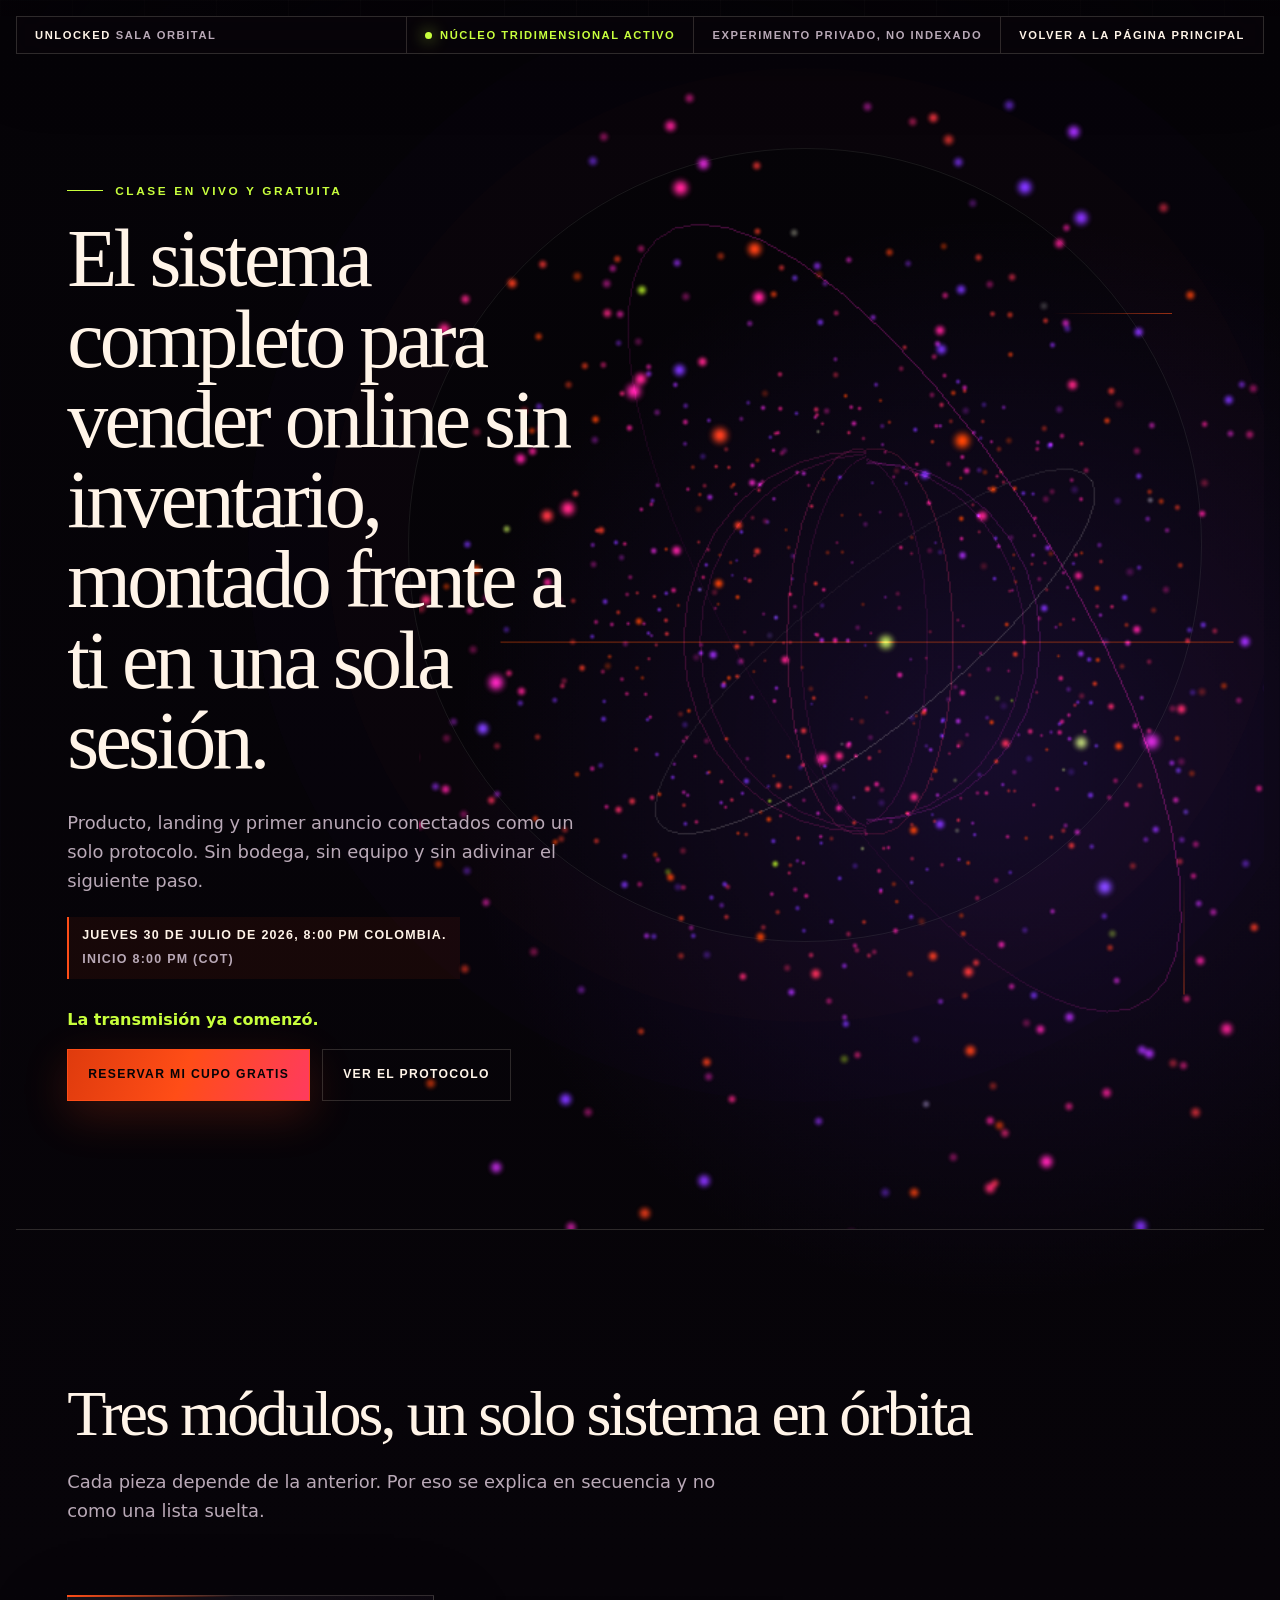
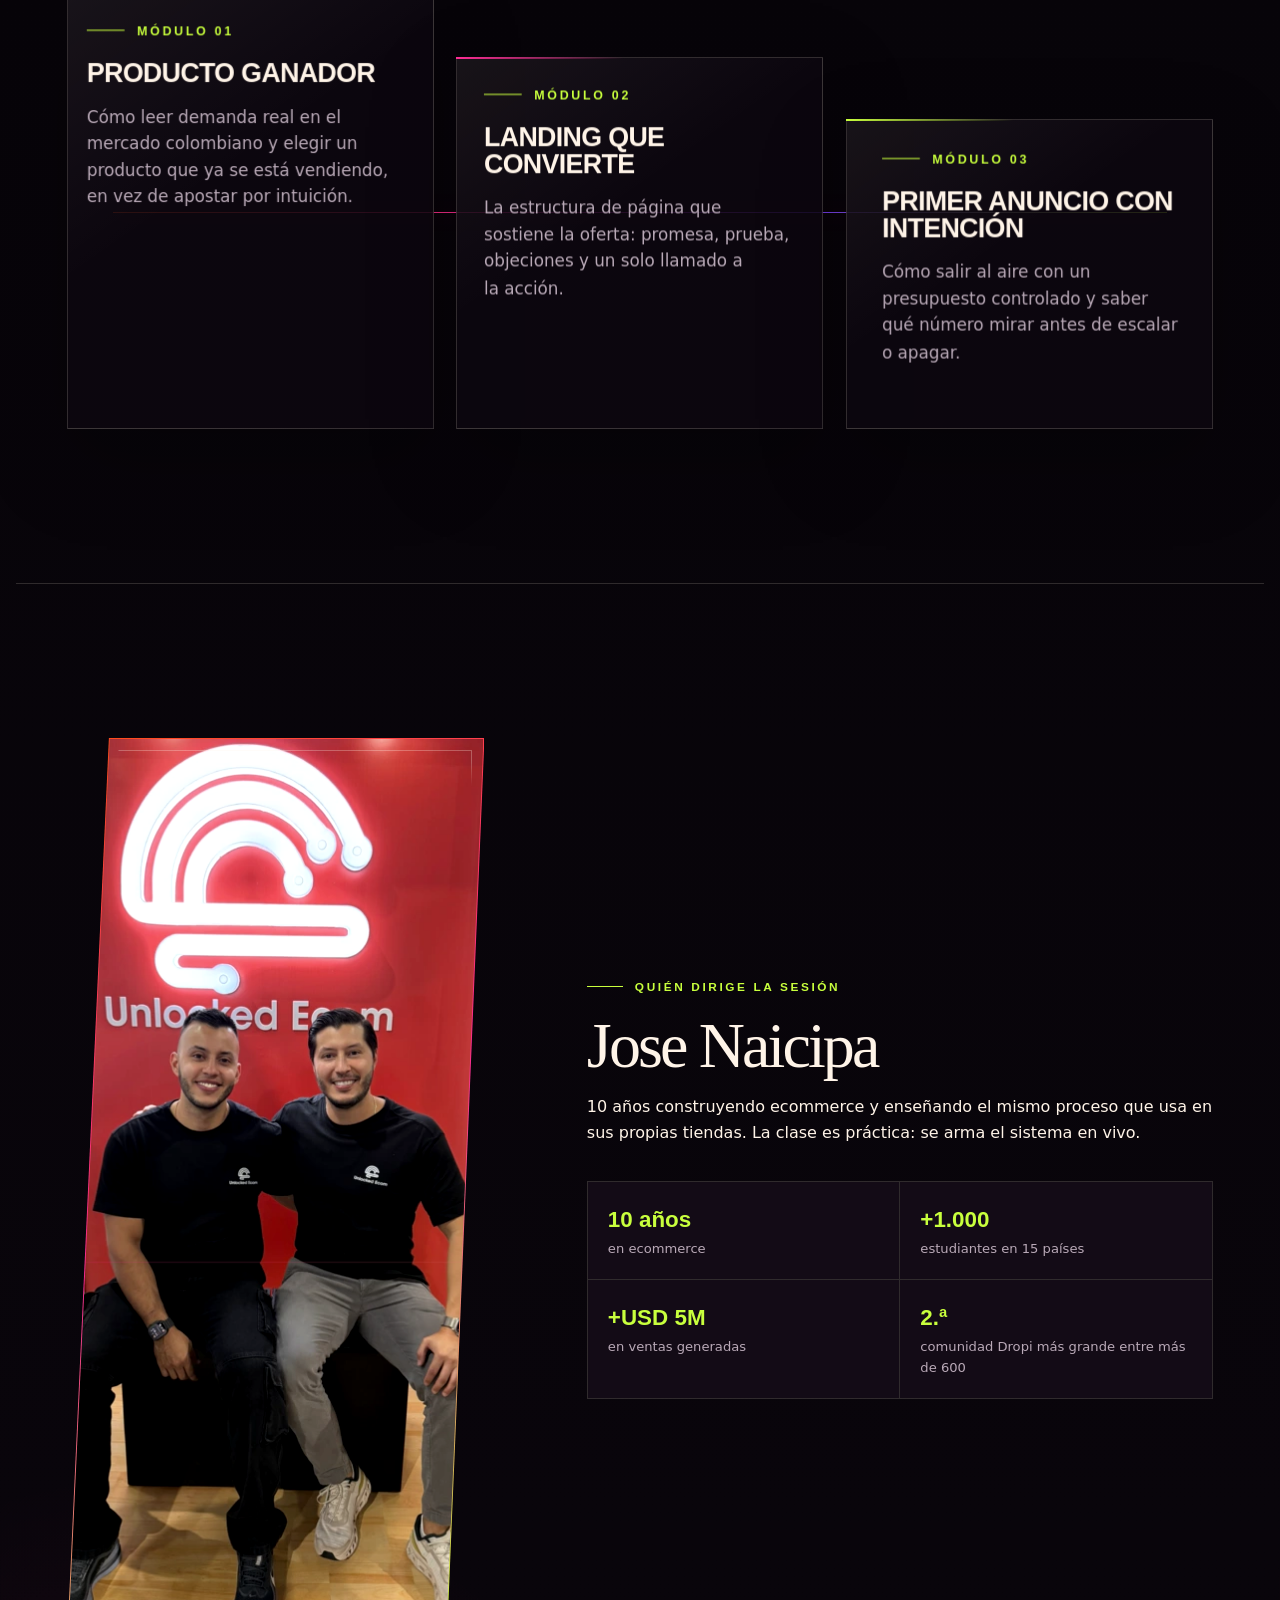
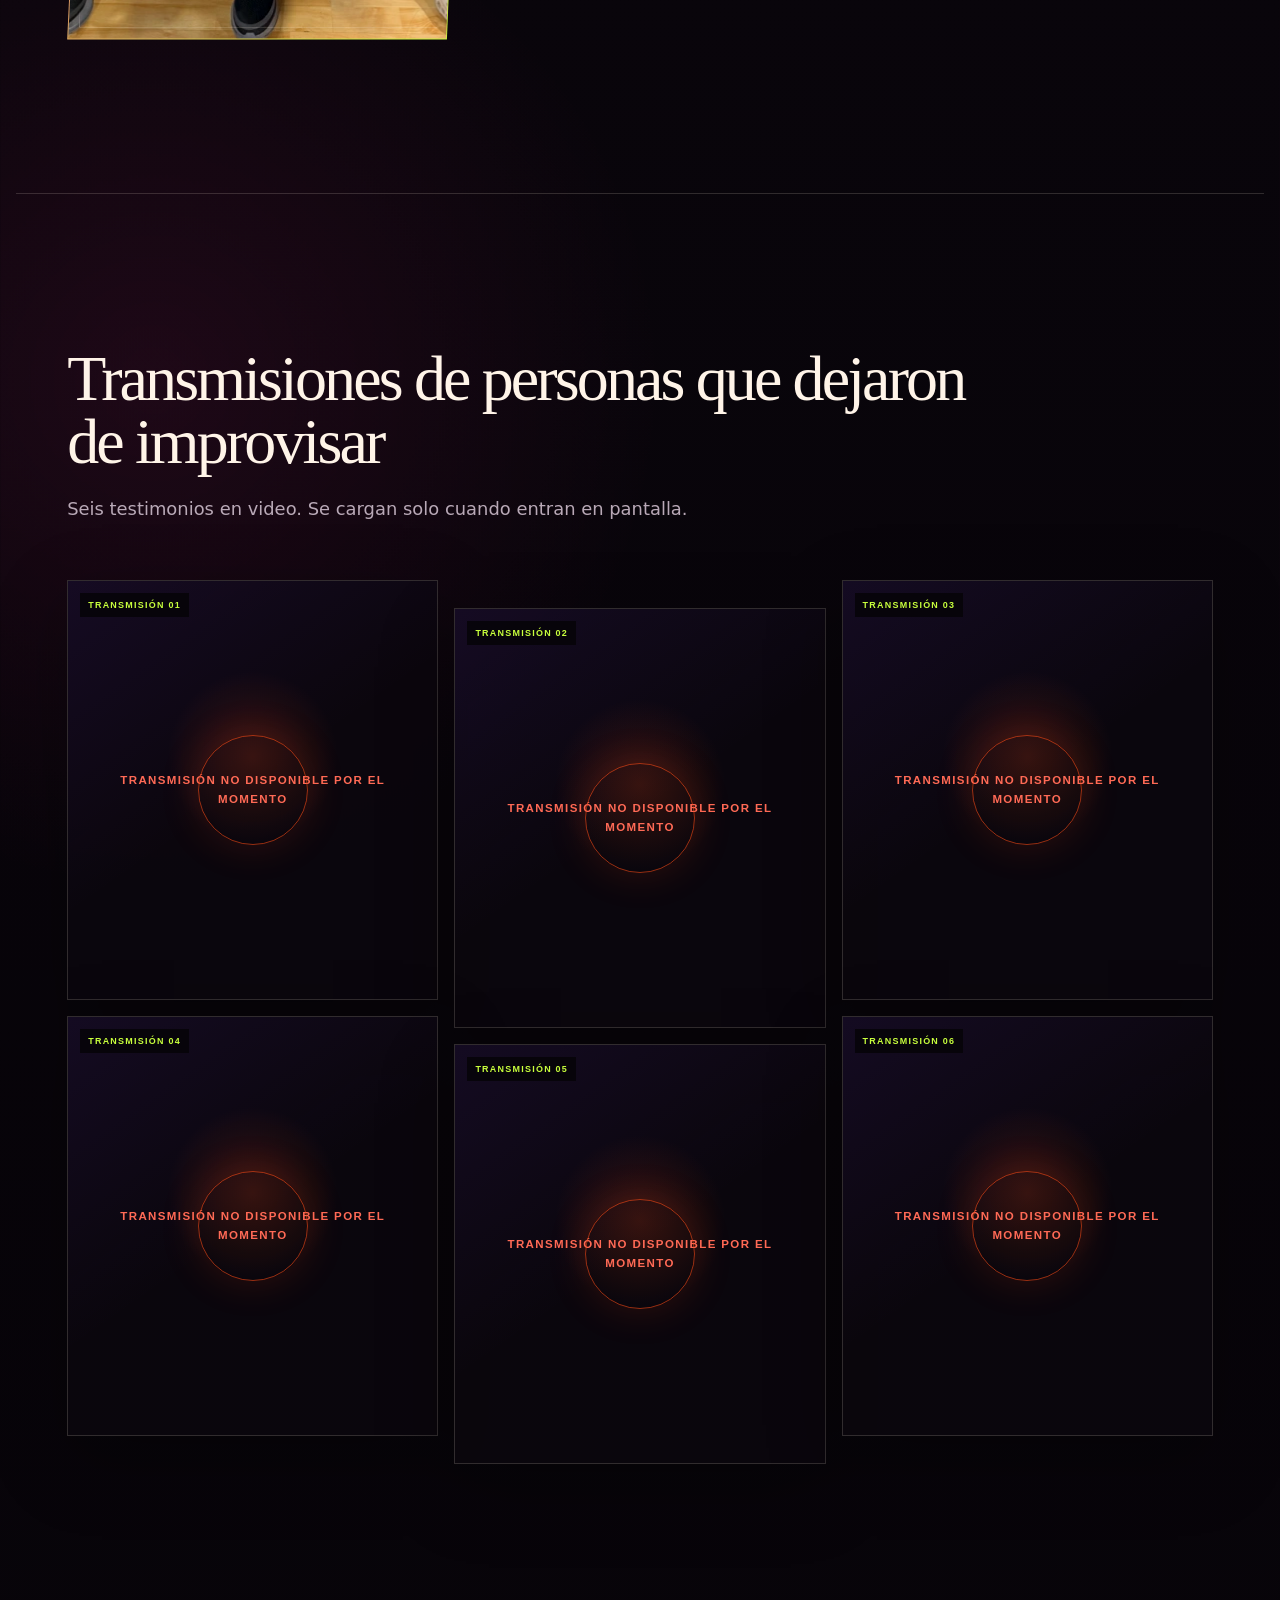
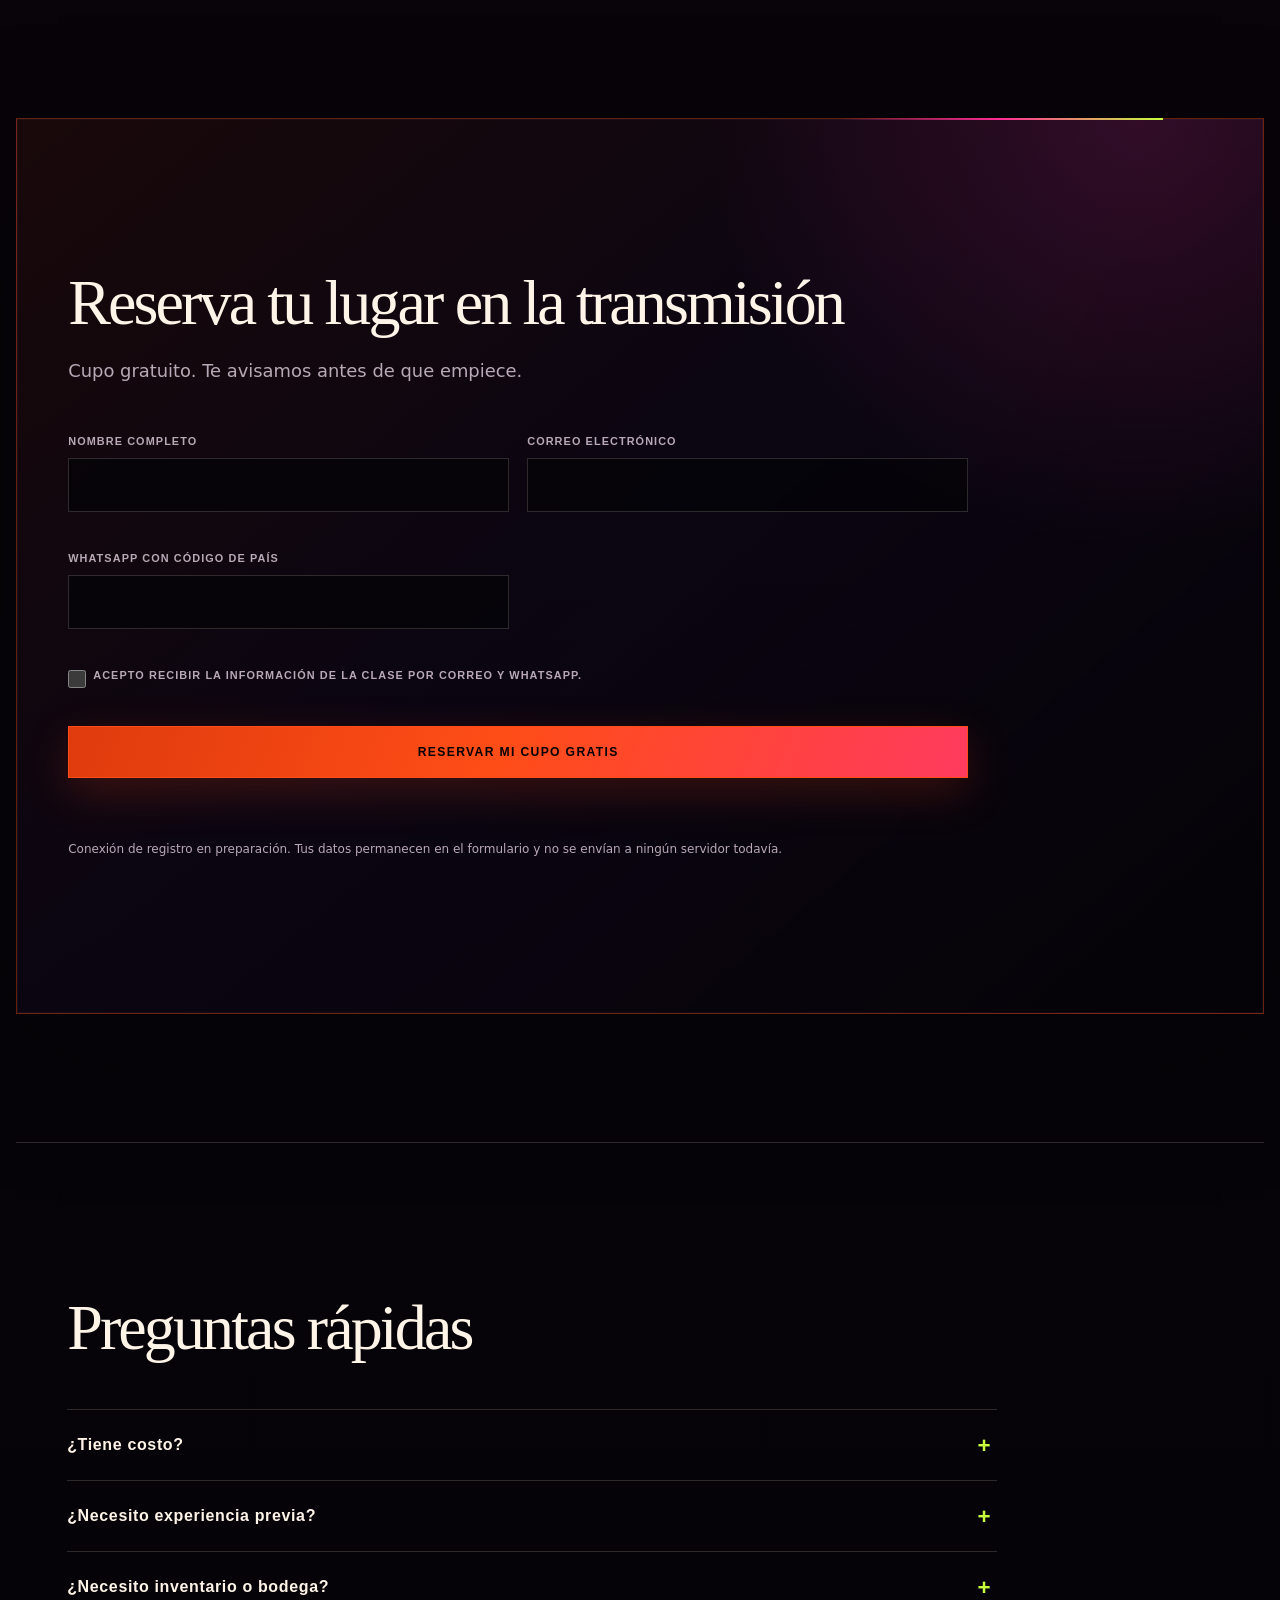
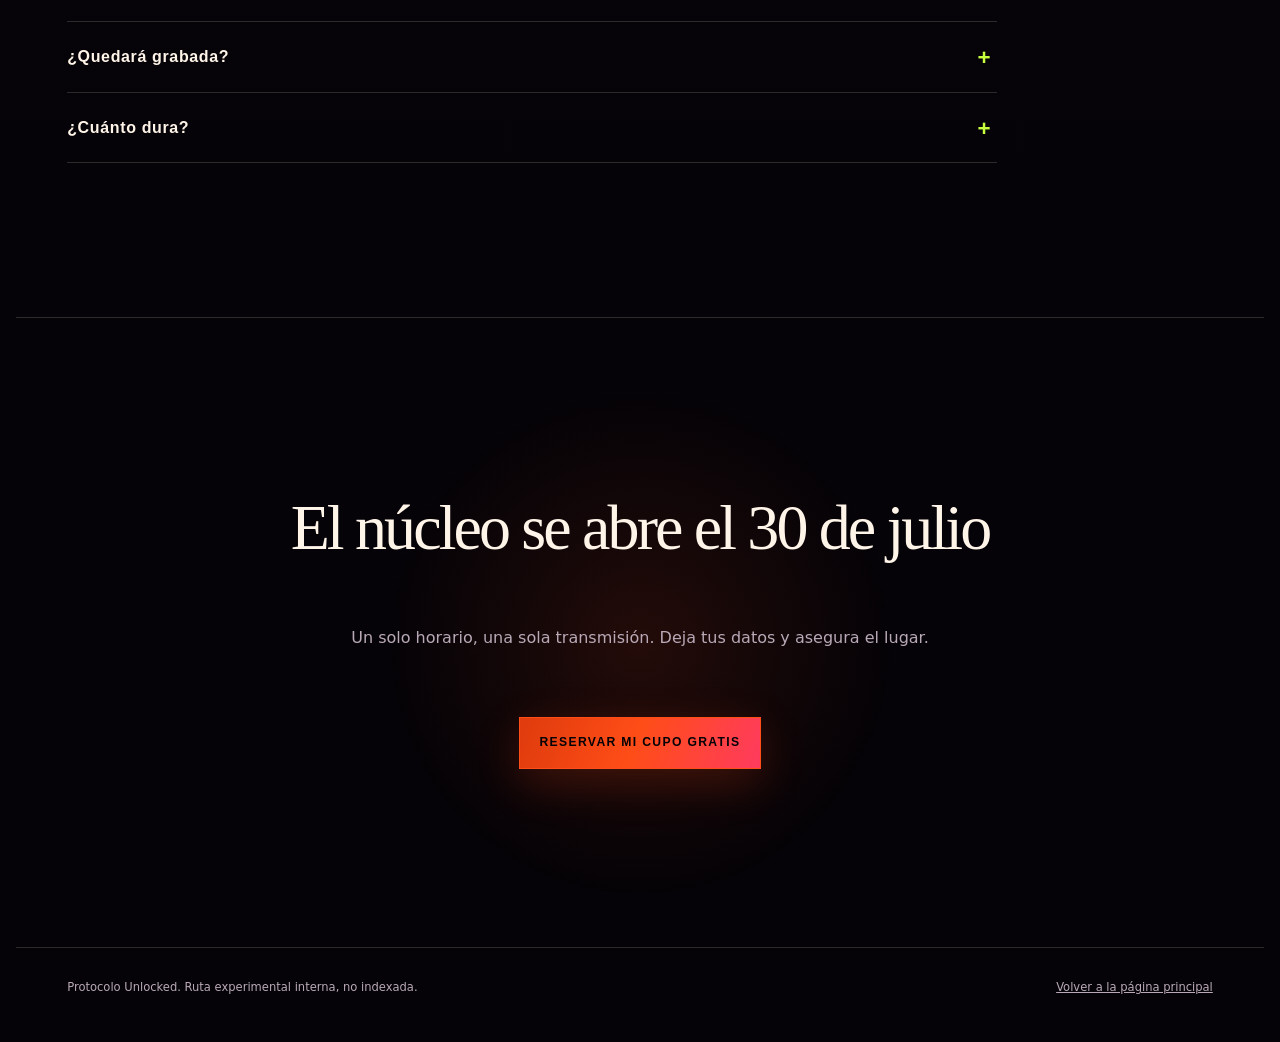
==== 3d/index.html @ 463512a3 "deploy: publish /3d from source 4a089a6" ====
<!doctype html>
<html lang="es" data-boot="pending" data-scene-mode="init">
<head>
<meta charset="utf-8">
<meta name="viewport" content="width=device-width, initial-scale=1, viewport-fit=cover">
<meta name="robots" content="noindex,nofollow">
<meta name="googlebot" content="noindex,nofollow">
<title>Protocolo Unlocked | Sala orbital (experimento 3D)</title>
<meta name="description" content="Experimento visual 3D del Protocolo Unlocked. Ruta privada, no indexada.">
<link rel="stylesheet" href="./styles.css">
<script type="module" src="./main.js"></script>
</head>
<body>
<a class="skip-link" href="#contenido">Saltar al contenido</a>

<header class="hud" role="banner">
  <p class="hud__mark"><span class="hud__lock">UNLOCKED</span> <span class="hud__tag">sala orbital</span></p>
  <p class="hud__status" data-scene-status role="status">Núcleo en espera</p>
  <p class="hud__note">Experimento privado, no indexado</p>
  <a class="hud__back" href="../index.html">Volver a la página principal</a>
</header>

<main id="contenido">

  <section id="nucleo" class="stage" aria-labelledby="nucleo-titulo">
    <div class="stage__canvas">
      <canvas data-scene-canvas aria-hidden="true"></canvas>
      <div class="stage__fallback" data-scene-fallback aria-hidden="true" hidden>
        <span class="ring ring--a"></span><span class="ring ring--b"></span><span class="ring ring--c"></span>
        <span class="core"></span>
      </div>
    </div>
    <div class="stage__copy">
      <p class="eyebrow">Clase en vivo y gratuita</p>
      <h1 id="nucleo-titulo">El sistema completo para vender online sin inventario, montado frente a ti en una sola sesión.</h1>
      <p class="lede">Producto, landing y primer anuncio conectados como un solo protocolo. Sin bodega, sin equipo y sin adivinar el siguiente paso.</p>
      <p class="slot">Jueves 30 de julio de 2026, 8:00 PM Colombia.
        <time datetime="2026-07-31T01:00:00Z">Inicio 8:00 PM (COT)</time>
      </p>
      <div class="clock" id="cuenta-3d" data-countdown>
        <span class="clock__cell"><b data-unit="days">00</b><i>días</i></span>
        <span class="clock__cell"><b data-unit="hours">00</b><i>horas</i></span>
        <span class="clock__cell"><b data-unit="minutes">00</b><i>minutos</i></span>
        <span class="clock__cell"><b data-unit="seconds">00</b><i>segundos</i></span>
      </div>
      <p class="clock__expired" data-countdown-expired role="status" aria-live="polite" aria-atomic="true" hidden>La transmisión ya comenzó.</p>
      <p class="cta-row"><a class="btn btn--primary" href="#acceso">Reservar mi cupo gratis</a>
      <a class="btn btn--ghost" href="#protocolo">Ver el protocolo</a></p>
    </div>
  </section>

  <section id="protocolo" class="protocol" aria-labelledby="protocolo-titulo">
    <h2 id="protocolo-titulo">Tres módulos, un solo sistema en órbita</h2>
    <p class="section-lede">Cada pieza depende de la anterior. Por eso se explica en secuencia y no como una lista suelta.</p>
    <ol class="protocol__list">
      <li class="node" data-reveal data-node="1">
        <p class="node__index">Módulo 01</p>
        <h3>Producto ganador</h3>
        <p>Cómo leer demanda real en el mercado colombiano y elegir un producto que ya se está vendiendo, en vez de apostar por intuición.</p>
      </li>
      <li class="node" data-reveal data-node="2">
        <p class="node__index">Módulo 02</p>
        <h3>Landing que convierte</h3>
        <p>La estructura de página que sostiene la oferta: promesa, prueba, objeciones y un solo llamado a la acción.</p>
      </li>
      <li class="node" data-reveal data-node="3">
        <p class="node__index">Módulo 03</p>
        <h3>Primer anuncio con intención</h3>
        <p>Cómo salir al aire con un presupuesto controlado y saber qué número mirar antes de escalar o apagar.</p>
      </li>
    </ol>
  </section>

  <section id="mentor" class="mentor" aria-labelledby="mentor-titulo">
    <figure class="mentor__figure">
      <img src="../assets/jose-naicipa.webp" alt="Jose Naicipa, mentor del Protocolo Unlocked" width="720" height="900" loading="lazy" decoding="async">
    </figure>
    <div class="mentor__copy">
      <p class="eyebrow">Quién dirige la sesión</p>
      <h2 id="mentor-titulo">Jose Naicipa</h2>
      <p>10 años construyendo ecommerce y enseñando el mismo proceso que usa en sus propias tiendas. La clase es práctica: se arma el sistema en vivo.</p>
      <ul class="mentor__facts">
        <li><b>10 años</b><span>en ecommerce</span></li>
        <li><b>+1.000</b><span>estudiantes en 15 países</span></li>
        <li><b>+USD 5M</b><span>en ventas generadas</span></li>
        <li><b>2.ª</b><span>comunidad Dropi más grande entre más de 600</span></li>
      </ul>
    </div>
  </section>

  <section id="transmisiones" class="proof" aria-labelledby="transmisiones-titulo">
    <h2 id="transmisiones-titulo">Transmisiones de personas que dejaron de improvisar</h2>
    <p class="section-lede">Seis testimonios en video. Se cargan solo cuando entran en pantalla.</p>
    <div class="proof__grid" id="proof-grid-3d"></div>
  </section>

  <section id="acceso" class="gate" aria-labelledby="acceso-titulo">
    <h2 id="acceso-titulo">Reserva tu lugar en la transmisión</h2>
    <p class="section-lede">Cupo gratuito. Te avisamos antes de que empiece.</p>
    <form class="gate__form" data-registration method="dialog" novalidate>
      <p class="field">
        <label for="f-nombre">Nombre completo</label>
        <input id="f-nombre" name="fullName" type="text" autocomplete="name" required>
        <span class="field__error" data-error-for="fullName" role="alert"></span>
      </p>
      <p class="field">
        <label for="f-email">Correo electrónico</label>
        <input id="f-email" name="email" type="email" autocomplete="email" required>
        <span class="field__error" data-error-for="email" role="alert"></span>
      </p>
      <p class="field">
        <label for="f-wa">WhatsApp con código de país</label>
        <input id="f-wa" name="whatsapp" type="tel" inputmode="tel" autocomplete="tel" required>
        <span class="field__error" data-error-for="whatsapp" role="alert"></span>
      </p>
      <p class="field field--check">
        <input id="f-ok" name="consent" type="checkbox" required>
        <label for="f-ok">Acepto recibir la información de la clase por correo y WhatsApp.</label>
        <span class="field__error" data-error-for="consent" role="alert"></span>
      </p>
      <p class="field field--trap" aria-hidden="true">
        <label for="company_website">No completar</label>
        <input id="company_website" name="company_website" type="text" tabindex="-1" autocomplete="off">
      </p>
      <button class="btn btn--primary btn--wide" type="submit">Reservar mi cupo gratis</button>
      <p class="gate__msg" data-registration-message role="status" aria-live="polite"></p>
      <p class="gate__fineprint">Conexión de registro en preparación. Tus datos permanecen en el formulario y no se envían a ningún servidor todavía.</p>
    </form>
  </section>

  <section id="faq-3d" class="faq" aria-labelledby="faq-titulo">
    <h2 id="faq-titulo">Preguntas rápidas</h2>
    <div class="faq__list" data-accordion>
      <details class="faq__item"><summary>¿Tiene costo?</summary><p>No. La clase en vivo es gratuita.</p></details>
      <details class="faq__item"><summary>¿Necesito experiencia previa?</summary><p>No. Se explica desde cero, paso a paso.</p></details>
      <details class="faq__item"><summary>¿Necesito inventario o bodega?</summary><p>No. El modelo se trabaja sin comprar stock por adelantado.</p></details>
      <details class="faq__item"><summary>¿Quedará grabada?</summary><p>La sesión es en vivo. Conéctate a la hora para no perder la parte práctica.</p></details>
      <details class="faq__item"><summary>¿Cuánto dura?</summary><p>Reserva alrededor de 90 minutos con espacio para preguntas.</p></details>
    </div>
  </section>

  <section id="cierre" class="closing" aria-labelledby="cierre-titulo">
    <h2 id="cierre-titulo">El núcleo se abre el 30 de julio</h2>
    <p>Un solo horario, una sola transmisión. Deja tus datos y asegura el lugar.</p>
    <p class="cta-row"><a class="btn btn--primary" href="#acceso">Reservar mi cupo gratis</a></p>
  </section>

</main>

<footer class="foot" role="contentinfo">
  <p>Protocolo Unlocked. Ruta experimental interna, no indexada.</p>
  <p><a href="../index.html">Volver a la página principal</a></p>
</footer>
</body>
</html>
---- 3d/styles.css ----
@charset "UTF-8";

:root {
  color-scheme: dark;
  --void: #050307;
  --carbon: #0c080e;
  --panel: rgba(19, 11, 22, 0.72);
  --panel-solid: #130b16;
  --line: rgba(255, 239, 220, 0.16);
  --line-hot: rgba(255, 77, 23, 0.58);
  --paper: #fff4e8;
  --muted: #b9a9b7;
  --ember: #ff4d17;
  --magenta: #ff2d95;
  --violet: #7a3cff;
  --ion: #c8ff3d;
  --danger: #ff6a56;
  --max: 1380px;
  --display: "Arial Narrow", "Avenir Next Condensed", "Roboto Condensed", Arial, sans-serif;
  --serif: Georgia, "Times New Roman", serif;
  --body: Inter, ui-sans-serif, system-ui, -apple-system, BlinkMacSystemFont, "Segoe UI", sans-serif;
  --ease: cubic-bezier(0.22, 1, 0.36, 1);
}

*,
*::before,
*::after {
  box-sizing: border-box;
}

[hidden] {
  display: none !important;
}

html {
  scroll-behavior: smooth;
  scrollbar-color: var(--ember) var(--void);
  background: var(--void);
}

body {
  margin: 0;
  min-width: 320px;
  overflow-x: hidden;
  color: var(--paper);
  font-family: var(--body);
  background:
    radial-gradient(circle at 78% 10%, rgba(122, 60, 255, 0.14), transparent 34rem),
    radial-gradient(circle at 12% 48%, rgba(255, 45, 149, 0.09), transparent 32rem),
    linear-gradient(180deg, #050307 0%, #09050b 42%, #050307 100%);
  line-height: 1.6;
}

body::before {
  position: fixed;
  z-index: -2;
  inset: 0;
  content: "";
  pointer-events: none;
  background-image:
    linear-gradient(rgba(255, 244, 232, 0.035) 1px, transparent 1px),
    linear-gradient(90deg, rgba(255, 244, 232, 0.035) 1px, transparent 1px);
  background-size: 72px 72px;
  mask-image: linear-gradient(to bottom, rgba(0, 0, 0, 0.8), transparent 88%);
}

body::after {
  position: fixed;
  z-index: -1;
  inset: 0;
  content: "";
  pointer-events: none;
  background: radial-gradient(circle at center, transparent 35%, rgba(5, 3, 7, 0.78) 100%);
}

a {
  color: inherit;
}

img,
canvas,
vturb-smartplayer {
  display: block;
  max-width: 100%;
}

button,
input {
  font: inherit;
}

button,
a {
  -webkit-tap-highlight-color: transparent;
}

:focus-visible {
  outline: 2px solid var(--ion);
  outline-offset: 4px;
}

::selection {
  color: var(--void);
  background: var(--ion);
}

.skip-link {
  position: fixed;
  z-index: 100;
  top: 12px;
  left: 12px;
  padding: 10px 16px;
  color: var(--void);
  background: var(--ion);
  font-weight: 800;
  transform: translateY(-160%);
}

.skip-link:focus {
  transform: translateY(0);
}

.hud {
  position: relative;
  z-index: 20;
  display: grid;
  grid-template-columns: 1.2fr auto auto auto;
  align-items: center;
  width: min(calc(100% - 32px), var(--max));
  margin: 16px auto 0;
  border: 1px solid var(--line);
  background: rgba(8, 4, 10, 0.78);
  box-shadow: 0 18px 60px rgba(0, 0, 0, 0.3);
  backdrop-filter: blur(18px);
}

.hud p,
.hud a {
  margin: 0;
  padding: 12px 18px;
  border-left: 1px solid var(--line);
  font-family: var(--display);
  font-size: 0.7rem;
  font-weight: 800;
  letter-spacing: 0.14em;
  line-height: 1.1;
  text-transform: uppercase;
}

.hud__mark {
  border-left: 0 !important;
}

.hud__lock {
  color: var(--paper);
}

.hud__tag,
.hud__note {
  color: var(--muted);
}

.hud__status {
  color: var(--ion);
}

.hud__status::before {
  display: inline-block;
  width: 7px;
  height: 7px;
  margin-right: 8px;
  border-radius: 50%;
  background: currentColor;
  box-shadow: 0 0 16px currentColor;
  content: "";
}

.hud__back {
  color: var(--paper);
  text-decoration: none;
  transition: color 180ms ease, background 180ms ease;
}

.hud__back:hover {
  color: var(--void);
  background: var(--paper);
}

main,
.foot {
  width: min(calc(100% - 32px), var(--max));
  margin-inline: auto;
}

.stage {
  position: relative;
  display: grid;
  overflow: hidden;
  overflow: clip;
  grid-template-columns: minmax(0, 0.95fr) minmax(480px, 1.05fr);
  align-items: center;
  min-height: calc(100svh - 90px);
  padding: clamp(80px, 10vw, 150px) 0;
  isolation: isolate;
}

.stage::before {
  position: absolute;
  z-index: -1;
  top: 8%;
  right: 5%;
  width: min(62vw, 850px);
  aspect-ratio: 1;
  border: 1px solid rgba(255, 244, 232, 0.08);
  border-radius: 50%;
  content: "";
  box-shadow:
    0 0 0 80px rgba(255, 77, 23, 0.012),
    0 0 0 160px rgba(122, 60, 255, 0.01);
}

.stage__copy {
  position: relative;
  z-index: 4;
  grid-column: 1 / 2;
  padding-left: clamp(8px, 4vw, 58px);
}

.stage__canvas {
  position: absolute;
  z-index: 1;
  top: 0;
  right: -4vw;
  bottom: 0;
  width: min(70vw, 980px);
  min-width: 560px;
  pointer-events: none;
}

.stage__canvas::before,
.stage__canvas::after {
  position: absolute;
  z-index: 3;
  width: 120px;
  height: 1px;
  background: linear-gradient(90deg, transparent, var(--line-hot));
  content: "";
}

.stage__canvas::before {
  top: 22%;
  right: 16%;
}

.stage__canvas::after {
  right: 8%;
  bottom: 25%;
  transform: rotate(90deg);
}

[data-scene-canvas] {
  width: 100%;
  height: 100%;
  opacity: 0;
  filter: saturate(1.15) contrast(1.04);
  transition: opacity 900ms var(--ease);
}

html[data-scene-mode="webgl"] [data-scene-canvas] {
  opacity: 1;
}

.stage__fallback {
  position: absolute;
  top: 50%;
  left: 54%;
  width: min(58vw, 620px);
  aspect-ratio: 1;
  transform: translate(-50%, -50%);
  transform-style: preserve-3d;
}

html[data-scene-mode="webgl"] .stage__fallback {
  opacity: 0;
}

.ring,
.core {
  position: absolute;
  top: 50%;
  left: 50%;
  border-radius: 50%;
  transform-style: preserve-3d;
}

.ring {
  border: 1px solid rgba(255, 244, 232, 0.36);
  box-shadow: inset 0 0 34px rgba(255, 45, 149, 0.2), 0 0 32px rgba(122, 60, 255, 0.18);
}

.ring--a {
  width: 72%;
  height: 72%;
  transform: translate(-50%, -50%) rotateX(67deg) rotateZ(18deg);
  animation: orbit-a 15s linear infinite;
}

.ring--b {
  width: 56%;
  height: 56%;
  border-color: rgba(255, 77, 23, 0.72);
  transform: translate(-50%, -50%) rotateY(68deg) rotateZ(-20deg);
  animation: orbit-b 12s linear infinite reverse;
}

.ring--c {
  width: 38%;
  height: 38%;
  border-color: rgba(200, 255, 61, 0.64);
  transform: translate(-50%, -50%) rotateX(26deg) rotateY(54deg);
  animation: orbit-a 9s linear infinite reverse;
}

.core {
  width: 21%;
  height: 21%;
  background: radial-gradient(circle at 38% 34%, #fff4e8 0 4%, #ff9f63 10%, #ff4d17 36%, #ff2d95 64%, rgba(122, 60, 255, 0.16) 100%);
  box-shadow:
    0 0 28px rgba(255, 77, 23, 0.92),
    0 0 90px rgba(255, 45, 149, 0.65),
    0 0 170px rgba(122, 60, 255, 0.36);
  transform: translate(-50%, -50%);
  animation: core-breathe 3.8s var(--ease) infinite alternate;
}

@keyframes orbit-a {
  to { transform: translate(-50%, -50%) rotateX(67deg) rotateZ(378deg); }
}

@keyframes orbit-b {
  to { transform: translate(-50%, -50%) rotateY(68deg) rotateZ(340deg); }
}

@keyframes core-breathe {
  to { transform: translate(-50%, -50%) scale(1.12); filter: brightness(1.25); }
}

.eyebrow,
.node__index {
  margin: 0 0 18px;
  color: var(--ion);
  font-family: var(--display);
  font-size: 0.74rem;
  font-weight: 900;
  letter-spacing: 0.22em;
  text-transform: uppercase;
}

.eyebrow::before,
.node__index::before {
  display: inline-block;
  width: 36px;
  height: 1px;
  margin: 0 12px 4px 0;
  background: currentColor;
  content: "";
}

h1,
h2,
h3,
p {
  text-wrap: pretty;
}

h1,
h2 {
  margin: 0;
  font-family: var(--serif);
  font-weight: 500;
  letter-spacing: -0.045em;
  line-height: 0.98;
}

h1 {
  max-width: 900px;
  font-size: clamp(3.3rem, 6.4vw, 7.2rem);
}

h2 {
  max-width: 960px;
  font-size: clamp(2.6rem, 5vw, 5.6rem);
}

h3 {
  margin: 0 0 12px;
  font-family: var(--display);
  font-size: clamp(1.45rem, 2vw, 2.2rem);
  letter-spacing: -0.025em;
  line-height: 1;
  text-transform: uppercase;
}

.lede,
.section-lede {
  max-width: 690px;
  color: var(--muted);
  font-size: clamp(1rem, 1.4vw, 1.2rem);
}

.lede {
  margin: 28px 0 22px;
}

.section-lede {
  margin: 22px 0 0;
}

.slot {
  width: fit-content;
  margin: 0 0 28px;
  padding: 9px 13px;
  border-left: 2px solid var(--ember);
  color: var(--paper);
  background: rgba(255, 77, 23, 0.07);
  font-family: var(--display);
  font-size: 0.78rem;
  font-weight: 800;
  letter-spacing: 0.1em;
  text-transform: uppercase;
}

.slot time {
  display: block;
  margin-top: 4px;
  color: var(--muted);
}

.clock {
  display: grid;
  grid-template-columns: repeat(4, minmax(66px, 98px));
  width: fit-content;
  margin-bottom: 30px;
  border: 1px solid var(--line);
  background: rgba(5, 3, 7, 0.54);
}

.clock__cell {
  display: grid;
  min-width: 0;
  padding: 11px 12px;
  border-left: 1px solid var(--line);
  text-align: center;
}

.clock__cell:first-child {
  border-left: 0;
}

.clock b {
  color: var(--paper);
  font-family: var(--display);
  font-size: clamp(1.5rem, 2.4vw, 2.5rem);
  line-height: 1;
}

.clock i {
  margin-top: 4px;
  color: var(--muted);
  font-size: 0.6rem;
  font-style: normal;
  font-weight: 800;
  letter-spacing: 0.12em;
  text-transform: uppercase;
}

.clock__expired {
  color: var(--ion);
  font-weight: 800;
}

.cta-row {
  display: flex;
  flex-wrap: wrap;
  gap: 12px;
  margin: 0;
}

.btn {
  display: inline-flex;
  align-items: center;
  justify-content: center;
  min-height: 52px;
  padding: 13px 20px;
  border: 1px solid var(--line);
  color: var(--paper);
  background: transparent;
  font-family: var(--display);
  font-size: 0.76rem;
  font-weight: 900;
  letter-spacing: 0.11em;
  line-height: 1.1;
  text-align: center;
  text-decoration: none;
  text-transform: uppercase;
  cursor: pointer;
  transition: transform 220ms var(--ease), box-shadow 220ms ease, color 220ms ease, background 220ms ease;
}

.btn:hover {
  transform: translateY(-3px);
}

.btn--primary {
  border-color: var(--ember);
  color: var(--void);
  background: linear-gradient(110deg, #df3b0d 0%, #ff4d17 48%, #ff2d95 140%);
  box-shadow: 0 14px 46px rgba(255, 77, 23, 0.2);
}

.btn--primary:hover {
  box-shadow: 0 18px 60px rgba(255, 77, 23, 0.36);
}

.btn--ghost:hover {
  color: var(--void);
  background: var(--paper);
}

.btn--wide {
  width: 100%;
}

.protocol,
.mentor,
.proof,
.gate,
.faq,
.closing {
  position: relative;
  padding: clamp(100px, 12vw, 180px) clamp(8px, 4vw, 58px);
  border-top: 1px solid var(--line);
}

.protocol__list {
  position: relative;
  display: grid;
  grid-template-columns: repeat(12, 1fr);
  gap: 22px;
  margin: 70px 0 0;
  padding: 0;
  list-style: none;
  perspective: 1200px;
}

.protocol__list::before {
  position: absolute;
  z-index: -1;
  top: 50%;
  right: 4%;
  left: 4%;
  height: 1px;
  background: linear-gradient(90deg, var(--ember), var(--magenta), var(--violet), var(--ion));
  content: "";
  box-shadow: 0 0 22px rgba(255, 45, 149, 0.3);
}

.node {
  position: relative;
  grid-column: span 4;
  min-height: 310px;
  padding: 34px;
  border: 1px solid var(--line);
  background:
    linear-gradient(145deg, rgba(255, 244, 232, 0.055), transparent 42%),
    rgba(13, 7, 15, 0.88);
  box-shadow: 0 30px 80px rgba(0, 0, 0, 0.28);
  transform: perspective(950px) rotateX(var(--tilt-x, 0deg)) rotateY(var(--tilt-y, 0deg)) translateZ(0);
  transform-style: preserve-3d;
  transition: transform 280ms var(--ease), border-color 220ms ease;
}

.node:nth-child(2) {
  margin-top: 62px;
}

.node:nth-child(3) {
  margin-top: 124px;
}

.node::after {
  position: absolute;
  top: -1px;
  left: -1px;
  width: 46%;
  height: 2px;
  background: linear-gradient(90deg, var(--ember), transparent);
  content: "";
}

.node:nth-child(2)::after {
  background: linear-gradient(90deg, var(--magenta), transparent);
}

.node:nth-child(3)::after {
  background: linear-gradient(90deg, var(--ion), transparent);
}

.node:hover {
  border-color: rgba(255, 244, 232, 0.34);
}

.node > * {
  transform: translateZ(24px);
}

.node p:last-child {
  color: var(--muted);
}

:where(html[data-boot="ready"]) [data-reveal] {
  opacity: 0;
  transform: perspective(950px) translateY(38px) rotateX(8deg);
  transition: opacity 700ms var(--ease), transform 900ms var(--ease);
}

[data-reveal].is-visible {
  opacity: 1;
  transform: perspective(950px) translateY(0) rotateX(var(--tilt-x, 0deg)) rotateY(var(--tilt-y, 0deg));
}

.mentor {
  display: grid;
  grid-template-columns: minmax(320px, 0.8fr) minmax(0, 1.2fr);
  gap: clamp(48px, 8vw, 120px);
  align-items: center;
}

.mentor__figure {
  position: relative;
  margin: 0;
  padding: 1px;
  background: linear-gradient(150deg, var(--ember), var(--magenta) 48%, var(--ion));
  clip-path: polygon(10% 0, 100% 0, 91% 100%, 0 100%);
}

.mentor__figure::after {
  position: absolute;
  inset: 12px;
  border: 1px solid rgba(255, 244, 232, 0.28);
  clip-path: inherit;
  content: "";
  pointer-events: none;
}

.mentor__figure img {
  width: 100%;
  aspect-ratio: 4 / 5;
  object-fit: cover;
  object-position: center bottom;
  filter: saturate(0.86) contrast(1.08);
  clip-path: inherit;
}

.mentor__facts {
  display: grid;
  grid-template-columns: repeat(2, minmax(0, 1fr));
  gap: 1px;
  margin: 36px 0 0;
  padding: 1px;
  background: var(--line);
  list-style: none;
}

.mentor__facts li {
  padding: 20px;
  background: var(--panel-solid);
}

.mentor__facts b,
.mentor__facts span {
  display: block;
}

.mentor__facts b {
  color: var(--ion);
  font-family: var(--display);
  font-size: 1.4rem;
}

.mentor__facts span {
  color: var(--muted);
  font-size: 0.82rem;
}

.proof__grid {
  display: grid;
  grid-template-columns: repeat(3, minmax(0, 1fr));
  gap: 16px;
  margin-top: 56px;
  perspective: 1400px;
}

.proof-card {
  position: relative;
  min-height: 420px;
  overflow: hidden;
  border: 1px solid var(--line);
  background: rgba(12, 7, 14, 0.9);
  box-shadow: 0 24px 70px rgba(0, 0, 0, 0.3);
}

.proof-card:nth-child(3n + 2) {
  transform: translateY(28px);
}

.proof-card::before {
  position: absolute;
  z-index: 2;
  top: 12px;
  left: 12px;
  padding: 5px 8px;
  color: var(--ion);
  background: rgba(5, 3, 7, 0.82);
  font-family: var(--display);
  font-size: 0.56rem;
  font-weight: 900;
  letter-spacing: 0.14em;
  content: "TRANSMISIÓN " attr(data-sequence);
}

.proof-card__placeholder {
  position: absolute;
  inset: 0;
  display: grid;
  place-items: center;
  padding: 24px;
  color: var(--muted);
  background:
    radial-gradient(circle at 50% 42%, rgba(255, 77, 23, 0.18), transparent 28%),
    linear-gradient(145deg, rgba(122, 60, 255, 0.09), transparent 50%);
  font-family: var(--display);
  font-size: 0.72rem;
  font-weight: 800;
  letter-spacing: 0.12em;
  text-align: center;
  text-transform: uppercase;
}

.proof-card__placeholder::before {
  position: absolute;
  width: 110px;
  height: 110px;
  border: 1px solid var(--line-hot);
  border-radius: 50%;
  box-shadow: 0 0 40px rgba(255, 77, 23, 0.16);
  content: "";
}

.proof-card__placeholder.is-unavailable {
  color: var(--danger);
}

.proof-card vturb-smartplayer {
  width: 100%;
  min-height: 420px;
}

.gate {
  margin-block: clamp(80px, 10vw, 150px);
  border: 1px solid rgba(255, 77, 23, 0.38);
  background:
    radial-gradient(circle at 90% 0, rgba(255, 45, 149, 0.16), transparent 30%),
    linear-gradient(140deg, rgba(255, 77, 23, 0.07), rgba(122, 60, 255, 0.04) 48%, rgba(5, 3, 7, 0.94));
  box-shadow: 0 42px 120px rgba(0, 0, 0, 0.34), inset 0 0 0 1px rgba(255, 244, 232, 0.035);
}

.gate::before {
  position: absolute;
  top: -1px;
  right: 8%;
  width: 26%;
  height: 2px;
  background: linear-gradient(90deg, transparent, var(--magenta), var(--ion));
  content: "";
}

.gate__form {
  display: grid;
  grid-template-columns: repeat(2, minmax(0, 1fr));
  gap: 18px;
  max-width: 900px;
  margin-top: 48px;
}

.field {
  display: grid;
  gap: 7px;
  margin: 0;
}

.field label {
  color: var(--muted);
  font-family: var(--display);
  font-size: 0.68rem;
  font-weight: 800;
  letter-spacing: 0.1em;
  text-transform: uppercase;
}

.field input[type="text"],
.field input[type="email"],
.field input[type="tel"] {
  width: 100%;
  min-height: 54px;
  border: 1px solid var(--line);
  border-radius: 0;
  color: var(--paper);
  background: rgba(5, 3, 7, 0.72);
  padding: 12px 14px;
  transition: border-color 180ms ease, box-shadow 180ms ease;
}

.field input:focus-visible {
  border-color: var(--ion);
  box-shadow: 0 0 0 3px rgba(200, 255, 61, 0.1);
}

.field.is-invalid input {
  border-color: var(--danger);
}

.field__error {
  min-height: 1.1em;
  color: var(--danger);
  font-size: 0.76rem;
}

.field--check {
  grid-column: 1 / -1;
  grid-template-columns: auto 1fr;
  align-items: start;
}

.field--check input {
  width: 18px;
  height: 18px;
  margin: 3px 0 0;
  accent-color: var(--ember);
}

.field--check .field__error {
  grid-column: 2;
}

.field--trap {
  position: absolute !important;
  width: 1px !important;
  height: 1px !important;
  margin: -1px !important;
  overflow: hidden !important;
  clip: rect(0 0 0 0) !important;
  clip-path: inset(50%) !important;
  white-space: nowrap !important;
}

.gate__form > .btn,
.gate__msg,
.gate__fineprint {
  grid-column: 1 / -1;
}

.gate__msg {
  min-height: 1.5em;
  margin: 2px 0 0;
  color: var(--ion);
  font-weight: 700;
}

.gate__msg.is-error {
  color: var(--danger);
}

.gate__fineprint {
  margin: 0;
  color: var(--muted);
  font-size: 0.75rem;
}

.faq__list {
  max-width: 930px;
  margin-top: 50px;
  border-top: 1px solid var(--line);
}

.faq__item {
  border-bottom: 1px solid var(--line);
}

.faq__item summary {
  position: relative;
  padding: 22px 54px 22px 0;
  font-family: var(--display);
  font-size: 1rem;
  font-weight: 800;
  letter-spacing: 0.04em;
  cursor: pointer;
  list-style: none;
}

.faq__item summary::-webkit-details-marker {
  display: none;
}

.faq__item summary::after {
  position: absolute;
  top: 18px;
  right: 6px;
  color: var(--ion);
  font-size: 1.4rem;
  content: "+";
}

.faq__item[open] summary::after {
  content: "−";
}

.faq__item p {
  max-width: 720px;
  margin: 0;
  padding: 0 0 24px;
  color: var(--muted);
}

.closing {
  display: grid;
  place-items: center;
  min-height: 70svh;
  text-align: center;
  background: radial-gradient(circle at 50% 52%, rgba(255, 77, 23, 0.12), transparent 36%);
}

.closing h2,
.closing p {
  max-width: 820px;
}

.closing > p:not(.cta-row) {
  color: var(--muted);
}

.foot {
  display: flex;
  justify-content: space-between;
  gap: 20px;
  padding: 30px clamp(8px, 4vw, 58px) 46px;
  border-top: 1px solid var(--line);
  color: var(--muted);
  font-size: 0.72rem;
}

.foot p {
  margin: 0;
}

.foot a:hover {
  color: var(--paper);
}

@media (max-width: 1050px) {
  .hud {
    grid-template-columns: 1fr auto auto;
  }

  .hud__note {
    display: none;
  }

  .stage {
    grid-template-columns: 1fr;
    min-height: 940px;
    padding-top: 110px;
  }

  .stage__copy {
    grid-column: 1;
    align-self: start;
    max-width: 760px;
  }

  .stage__canvas {
    top: 280px;
    right: -18%;
    width: 95vw;
    min-width: 0;
    height: 680px;
    opacity: 0.62;
  }

  .protocol__list {
    gap: 12px;
  }

  .node {
    padding: 24px;
  }
}

@media (max-width: 760px) {
  body::before {
    background-size: 46px 46px;
  }

  .hud {
    grid-template-columns: 1fr auto;
  }

  .hud__status {
    display: none;
  }

  .hud p,
  .hud a {
    padding: 11px 12px;
    font-size: 0.62rem;
  }

  .stage {
    min-height: 900px;
  }

  .stage__copy {
    padding-inline: 8px;
  }

  .stage__canvas {
    top: 360px;
    right: -35%;
    width: 125vw;
    height: 560px;
    opacity: 0.5;
  }

  .stage::before {
    top: 38%;
    right: -42%;
    width: 100vw;
  }

  h1 {
    font-size: clamp(2.8rem, 13vw, 4.6rem);
  }

  h2 {
    font-size: clamp(2.45rem, 11vw, 4rem);
  }

  .clock {
    width: 100%;
    grid-template-columns: repeat(4, 1fr);
  }

  .clock__cell {
    padding-inline: 5px;
  }

  .protocol,
  .mentor,
  .proof,
  .gate,
  .faq,
  .closing {
    padding-inline: 8px;
  }

  .protocol__list {
    display: grid;
    grid-template-columns: 1fr;
    gap: 14px;
    margin-top: 44px;
  }

  .protocol__list::before {
    top: 0;
    right: auto;
    bottom: 0;
    left: 18px;
    width: 1px;
    height: auto;
    background: linear-gradient(180deg, var(--ember), var(--magenta), var(--ion));
  }

  .node,
  .node:nth-child(2),
  .node:nth-child(3) {
    grid-column: 1;
    min-height: 0;
    margin-top: 0;
    margin-left: 32px;
  }

  .mentor {
    grid-template-columns: 1fr;
  }

  .mentor__figure {
    max-width: 520px;
  }

  .proof__grid {
    grid-template-columns: repeat(2, minmax(0, 1fr));
  }

  .proof-card:nth-child(3n + 2) {
    transform: none;
  }

  .gate {
    margin-inline: 0;
  }
}

@media (max-width: 520px) {
  main,
  .foot,
  .hud {
    width: min(calc(100% - 20px), var(--max));
  }

  .hud__tag {
    display: none;
  }

  .stage {
    min-height: 880px;
    padding-top: 82px;
  }

  .stage__canvas {
    top: 410px;
    right: -45%;
    width: 145vw;
    height: 480px;
  }

  .eyebrow {
    font-size: 0.66rem;
  }

  .btn {
    width: 100%;
  }

  .clock i {
    font-size: 0.52rem;
    letter-spacing: 0.06em;
  }

  .mentor__facts,
  .proof__grid,
  .gate__form {
    grid-template-columns: 1fr;
  }

  .field--check,
  .gate__form > .btn,
  .gate__msg,
  .gate__fineprint {
    grid-column: 1;
  }

  .proof-card {
    min-height: 520px;
  }

  .proof-card vturb-smartplayer {
    min-height: 520px;
  }

  .foot {
    flex-direction: column;
  }
}

@media (prefers-reduced-motion: reduce) {
  html {
    scroll-behavior: auto;
  }

  *,
  *::before,
  *::after {
    animation-duration: 0.001ms !important;
    animation-iteration-count: 1 !important;
    scroll-behavior: auto !important;
    transition-duration: 0.001ms !important;
  }

  [data-reveal] {
    opacity: 1;
    transform: none;
  }

  .node,
  .proof-card {
    transform: none !important;
  }
}

@media print {
  .hud,
  .stage__canvas,
  .btn,
  .proof {
    display: none !important;
  }

  body {
    color: #111111;
    background: #ffffff;
  }
}
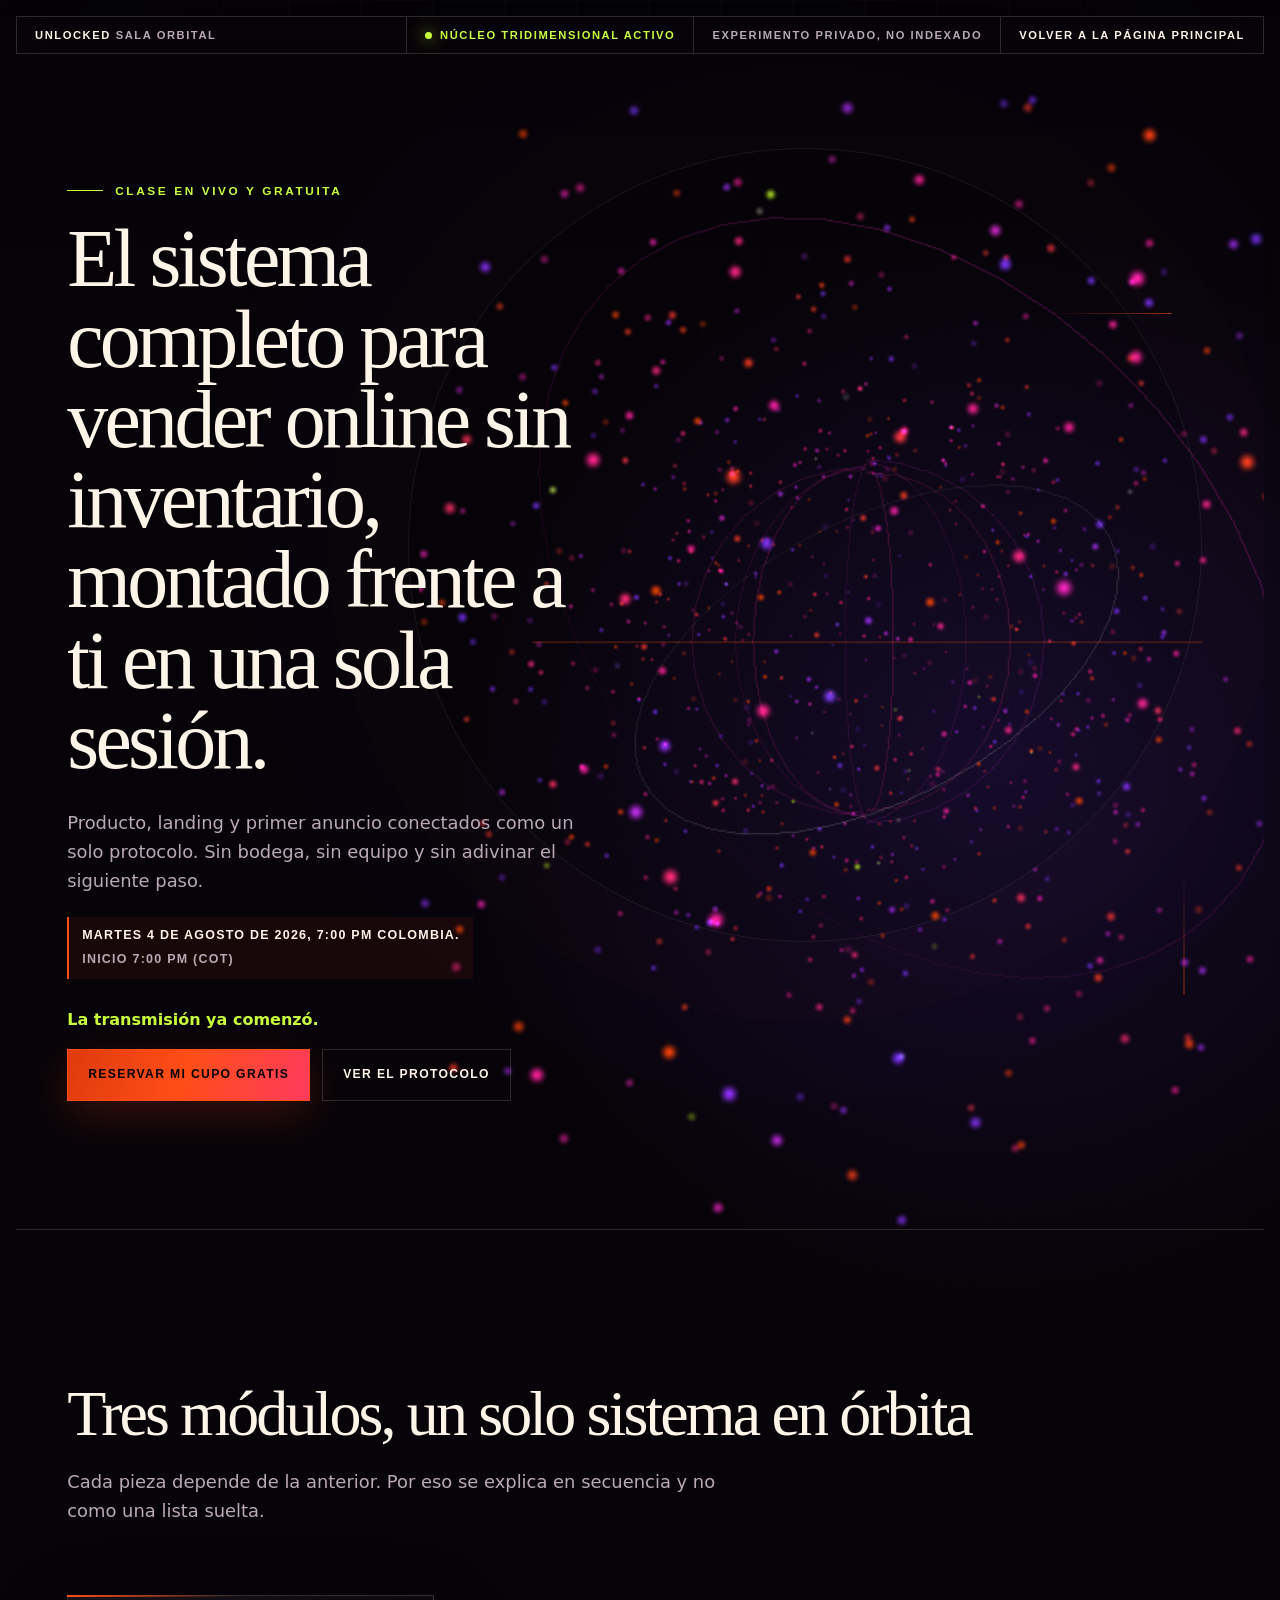
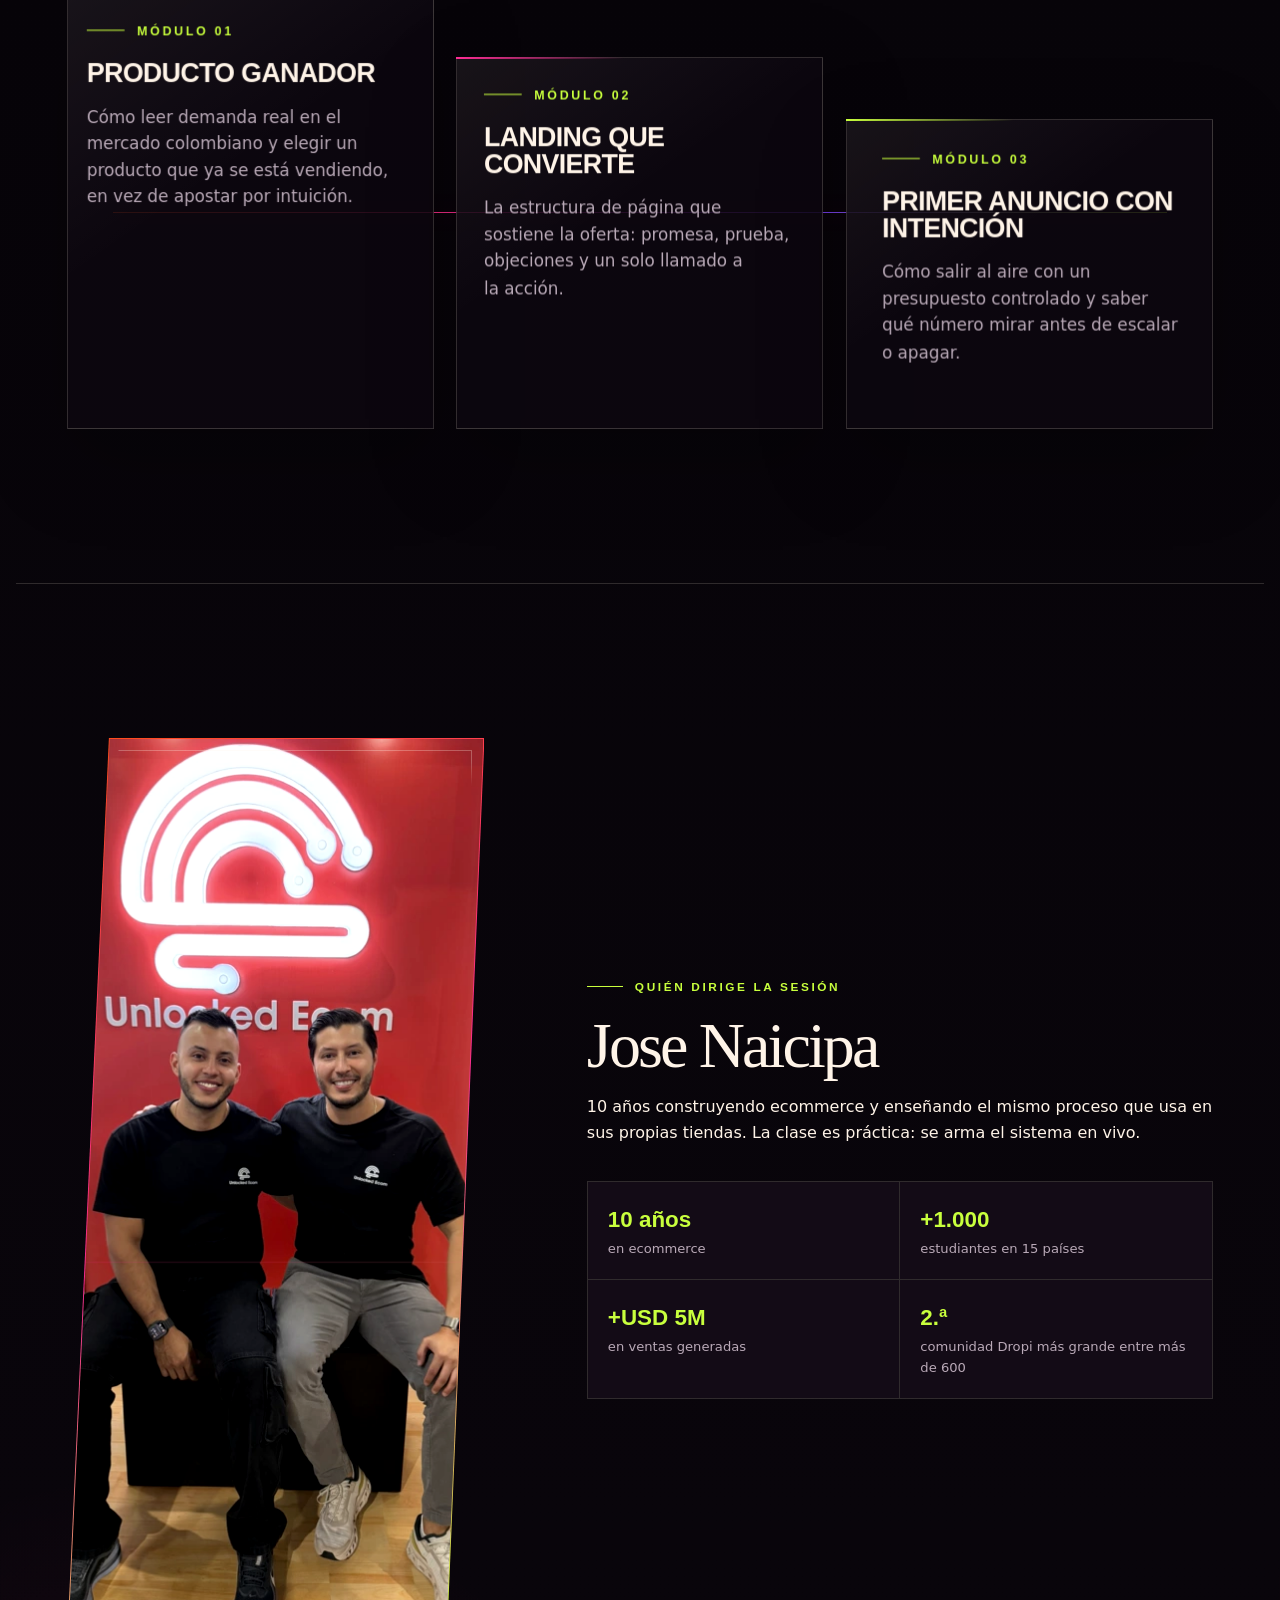
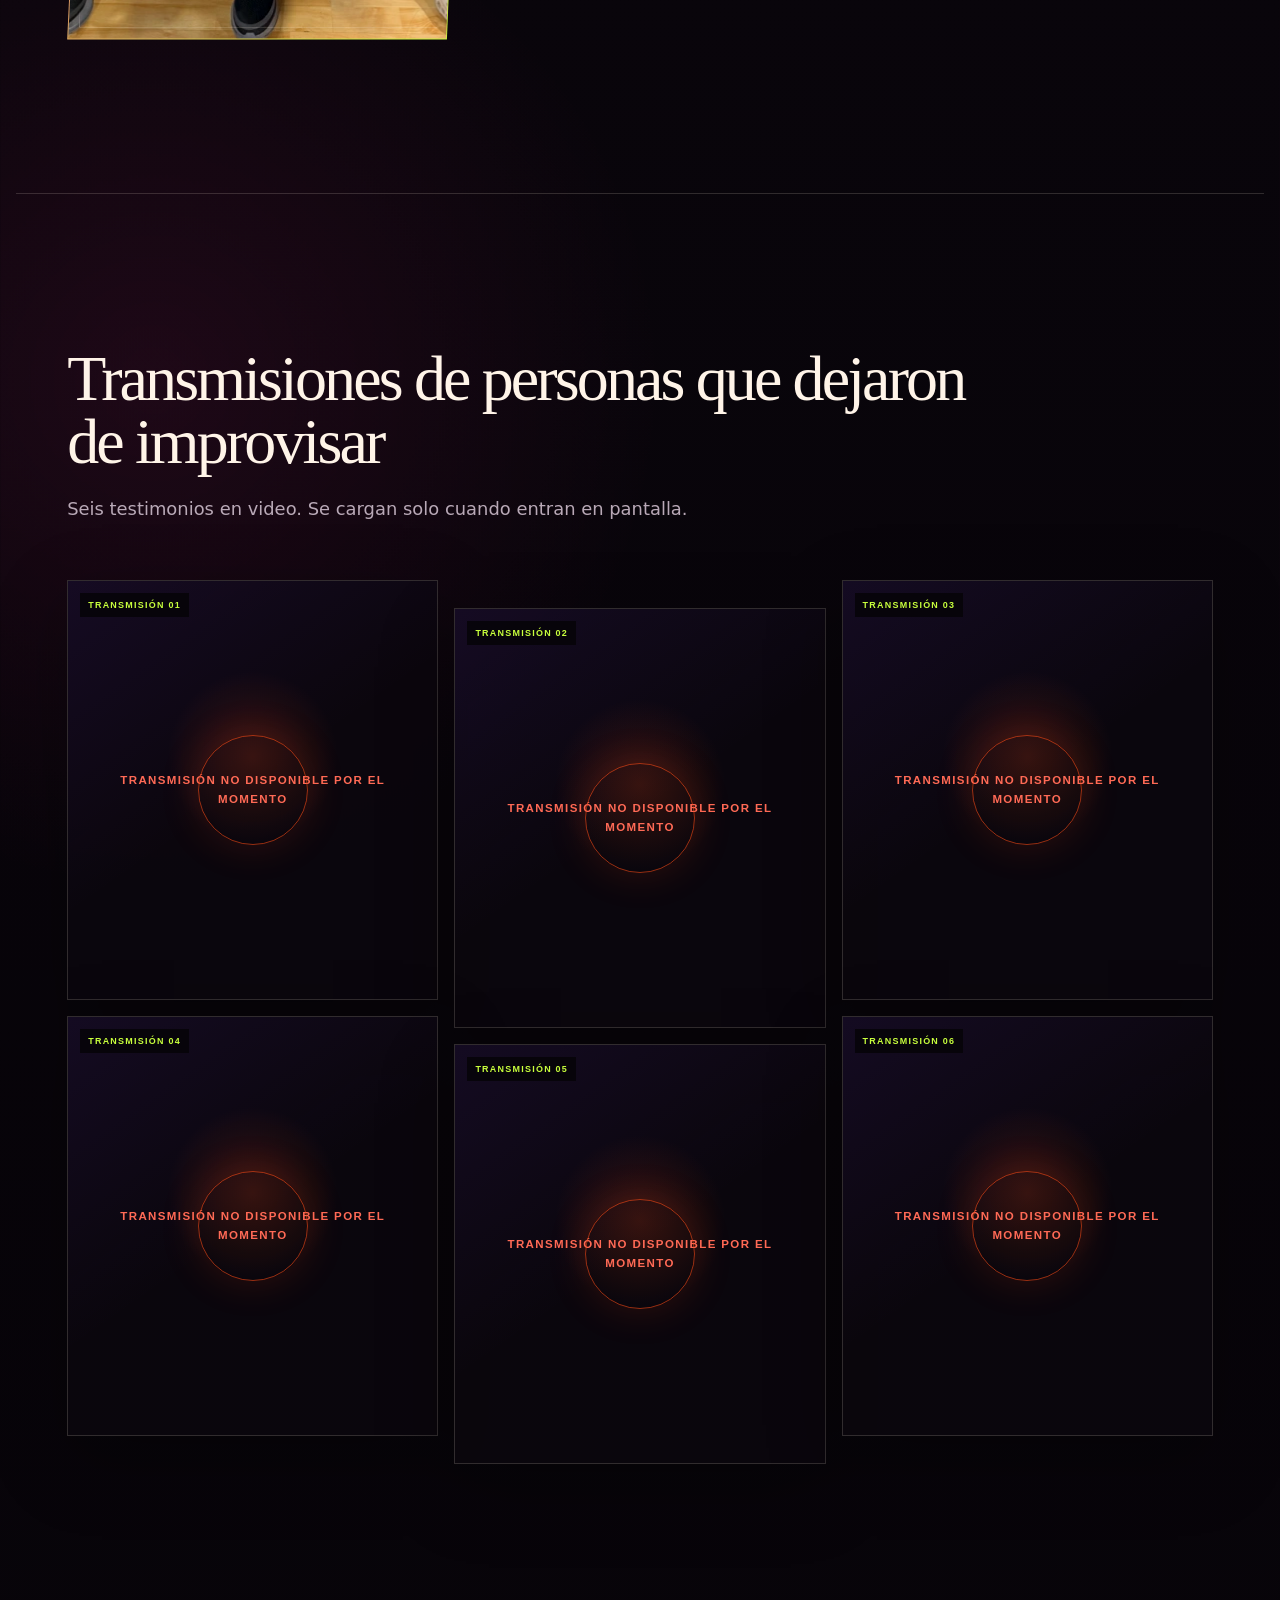
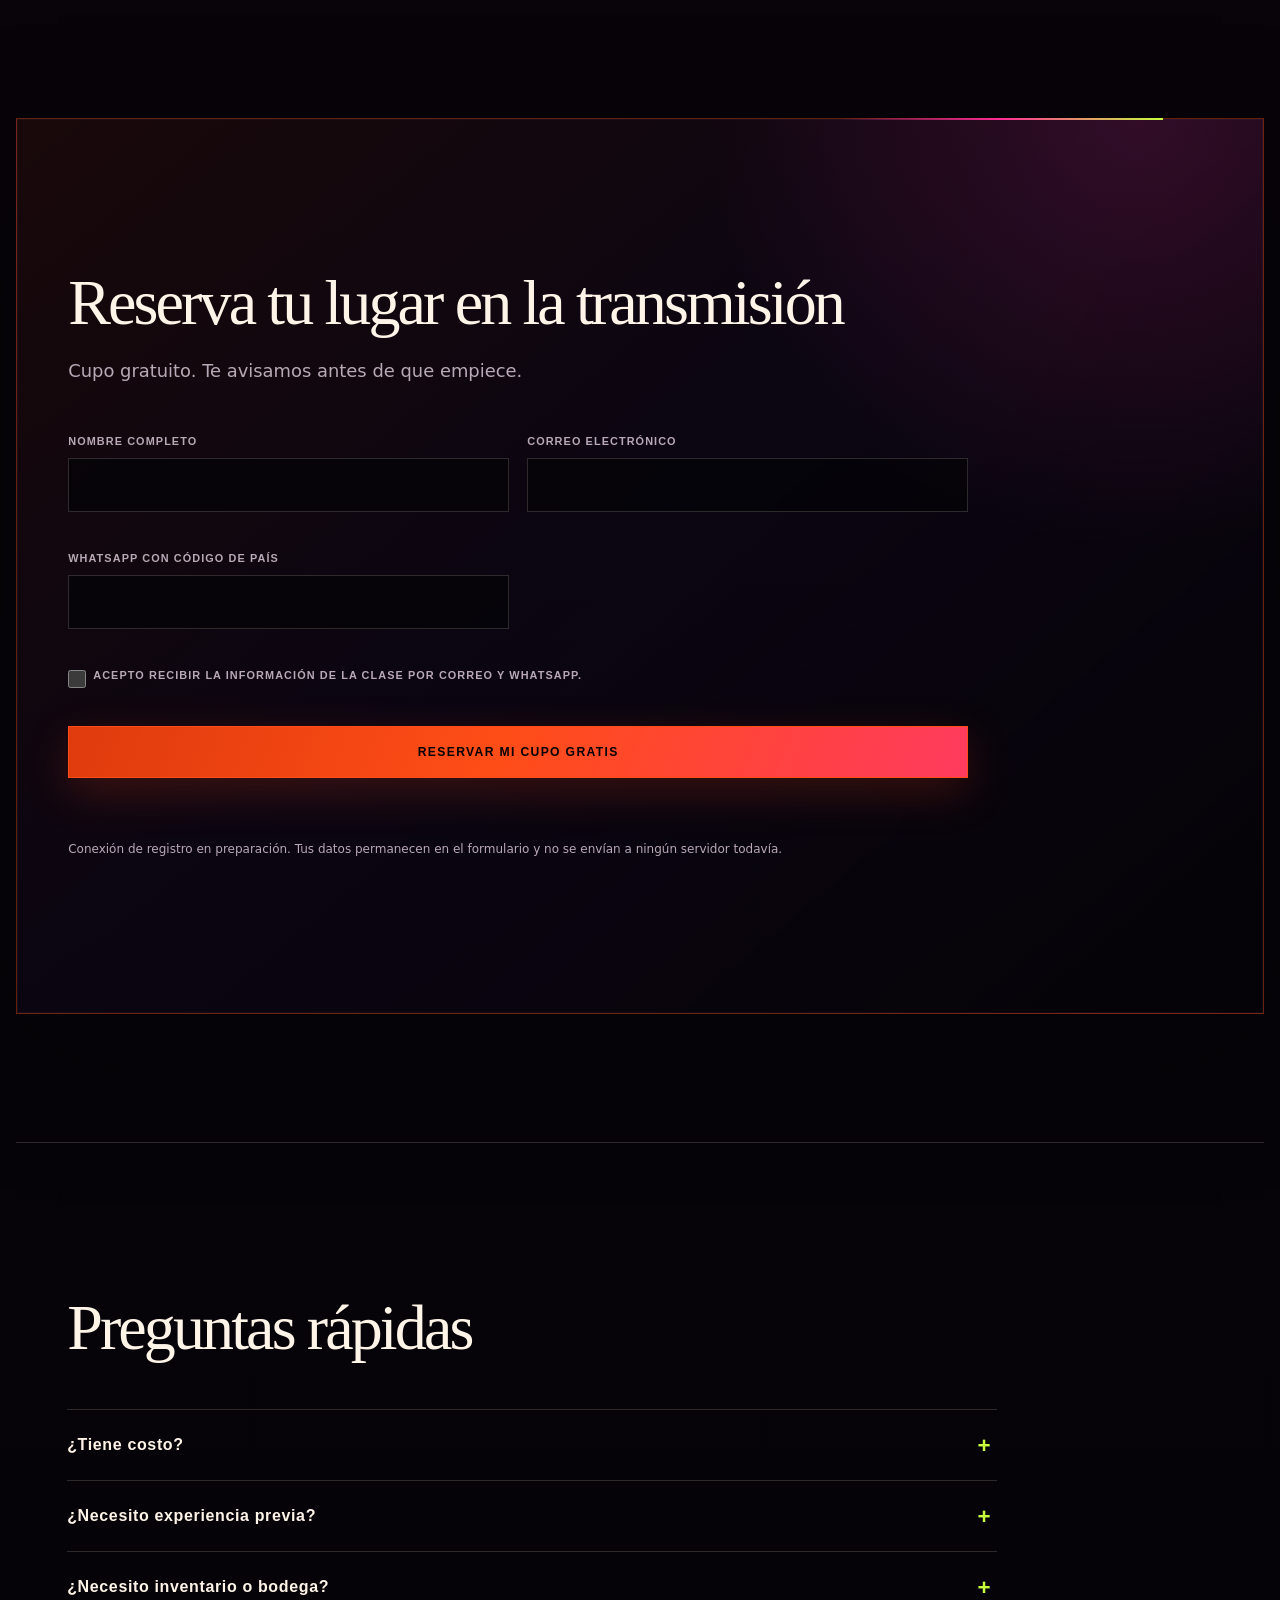
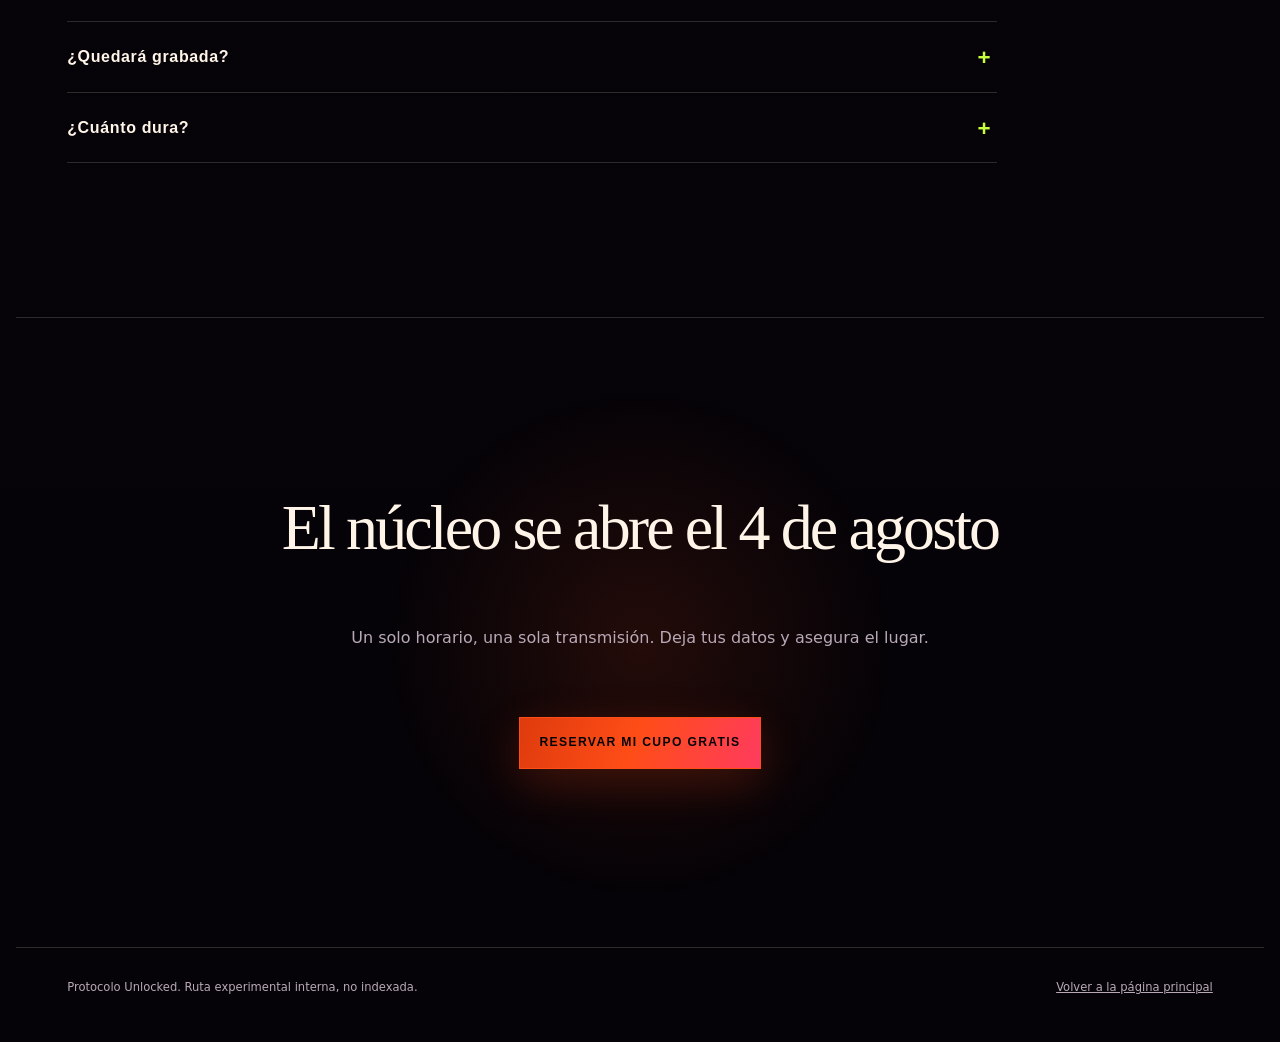
==== commit 6decffd3: "deploy: webinar August 4 at 7 PM" ====
--- a/3d/index.html
+++ b/3d/index.html
@@ -34,8 +34,8 @@
       <p class="eyebrow">Clase en vivo y gratuita</p>
       <h1 id="nucleo-titulo">El sistema completo para vender online sin inventario, montado frente a ti en una sola sesión.</h1>
       <p class="lede">Producto, landing y primer anuncio conectados como un solo protocolo. Sin bodega, sin equipo y sin adivinar el siguiente paso.</p>
-      <p class="slot">Jueves 30 de julio de 2026, 8:00 PM Colombia.
-        <time datetime="2026-07-31T01:00:00Z">Inicio 8:00 PM (COT)</time>
+      <p class="slot">Martes 4 de agosto de 2026, 7:00 PM Colombia.
+        <time datetime="2026-08-05T00:00:00Z">Inicio 7:00 PM (COT)</time>
       </p>
       <div class="clock" id="cuenta-3d" data-countdown>
         <span class="clock__cell"><b data-unit="days">00</b><i>días</i></span>
@@ -140,7 +140,7 @@
   </section>
 
   <section id="cierre" class="closing" aria-labelledby="cierre-titulo">
-    <h2 id="cierre-titulo">El núcleo se abre el 30 de julio</h2>
+    <h2 id="cierre-titulo">El núcleo se abre el 4 de agosto</h2>
     <p>Un solo horario, una sola transmisión. Deja tus datos y asegura el lugar.</p>
     <p class="cta-row"><a class="btn btn--primary" href="#acceso">Reservar mi cupo gratis</a></p>
   </section>
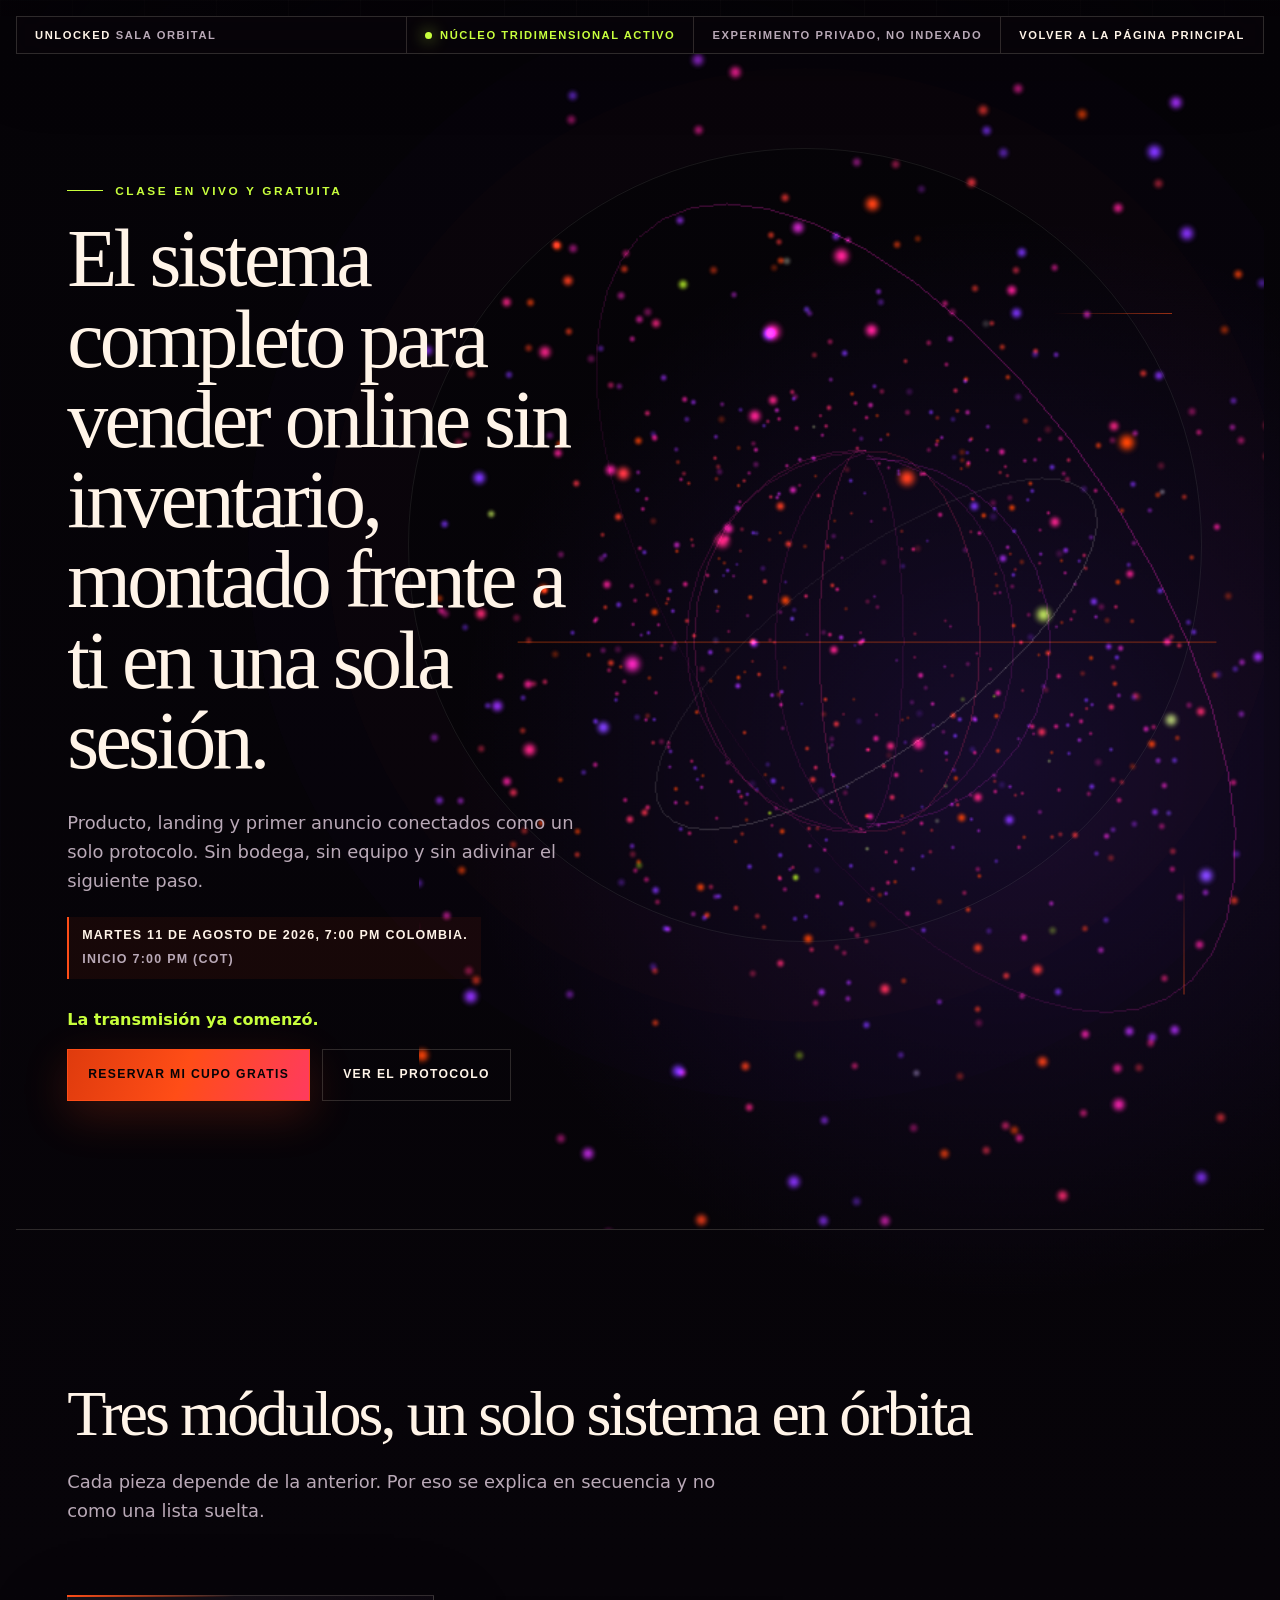
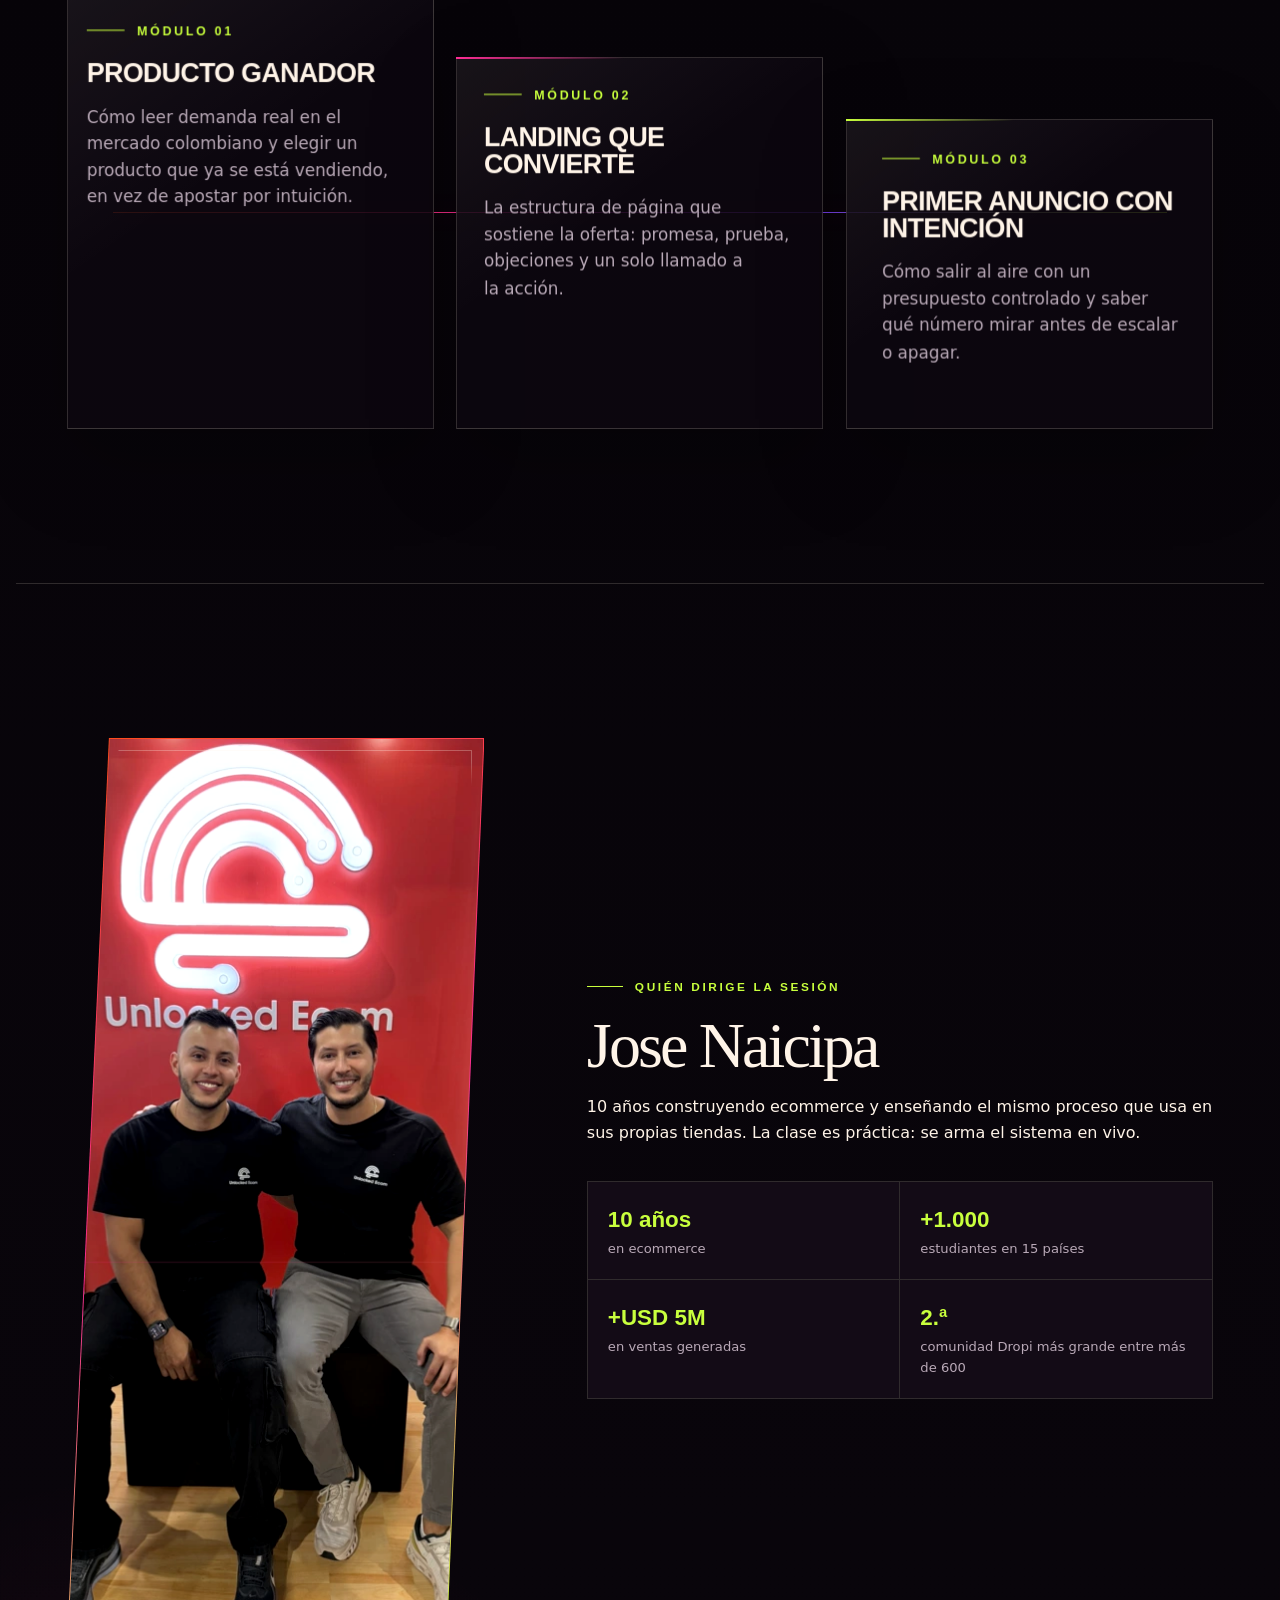
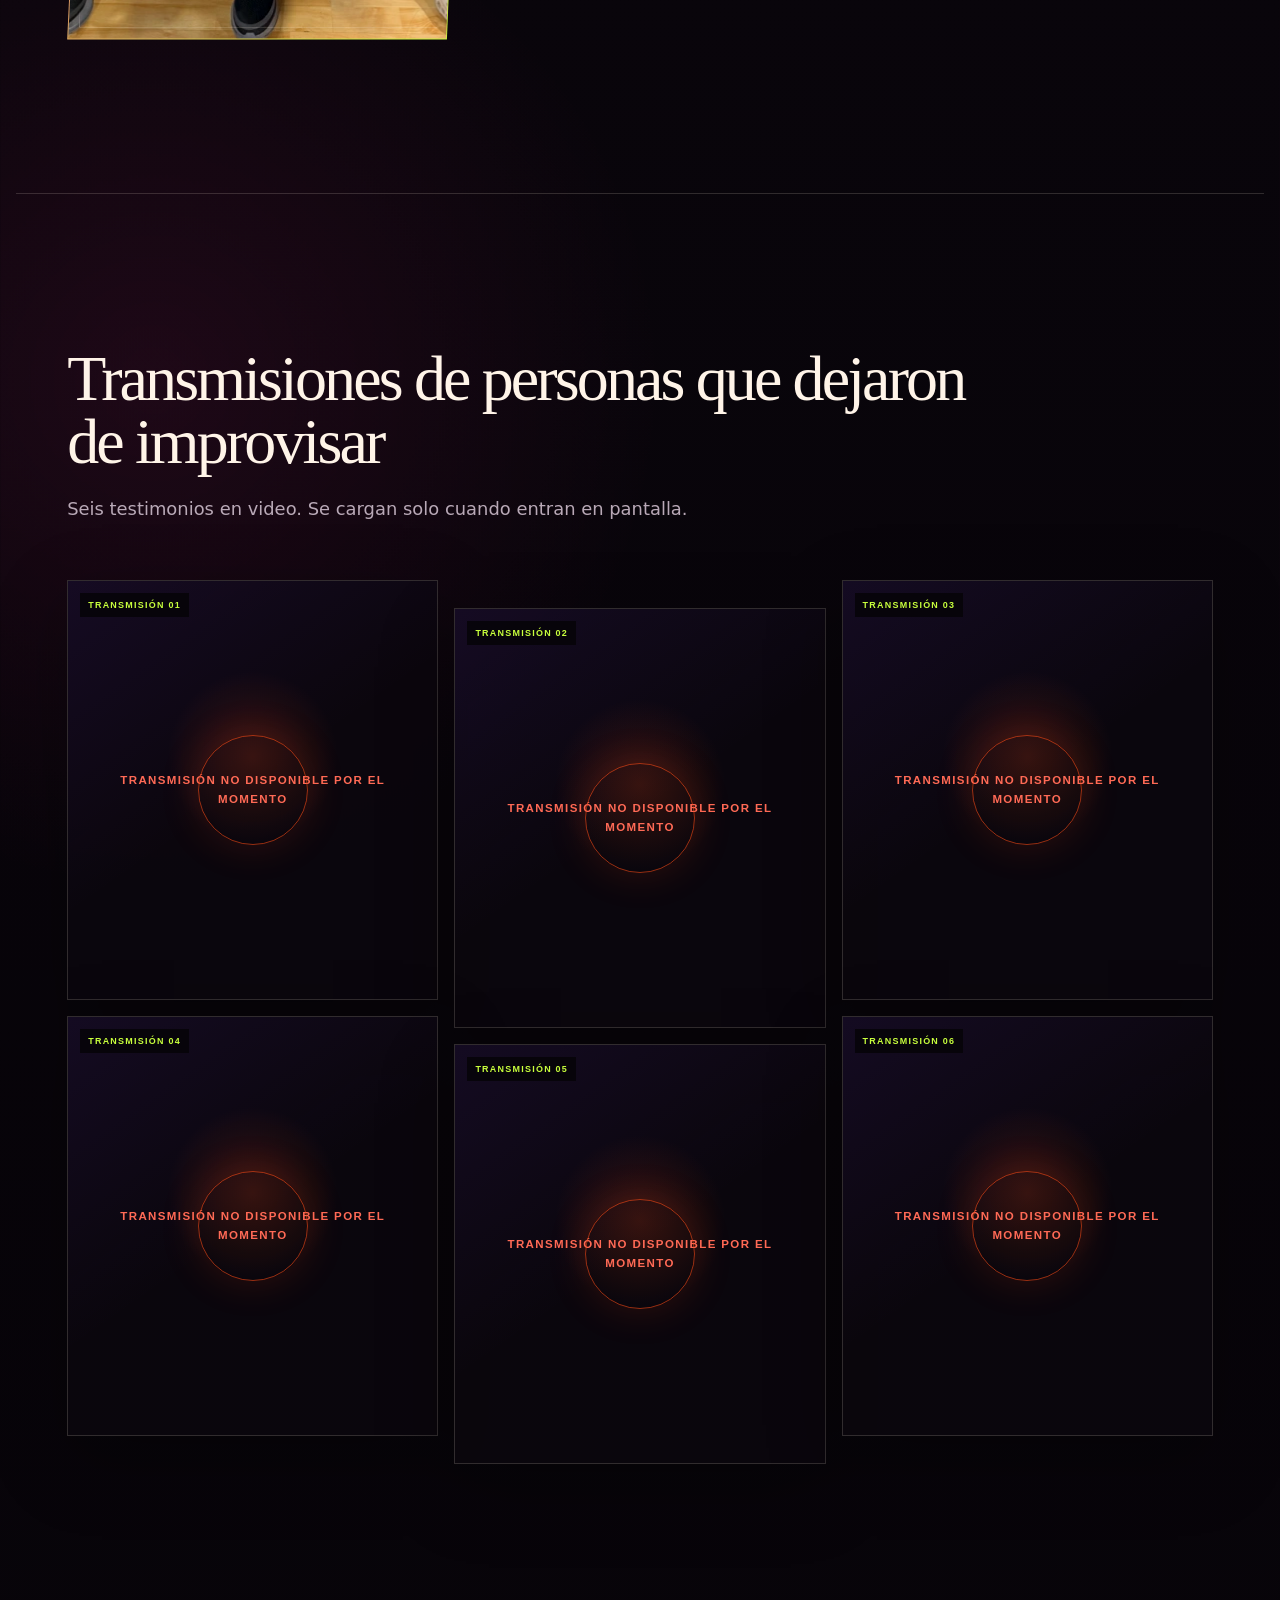
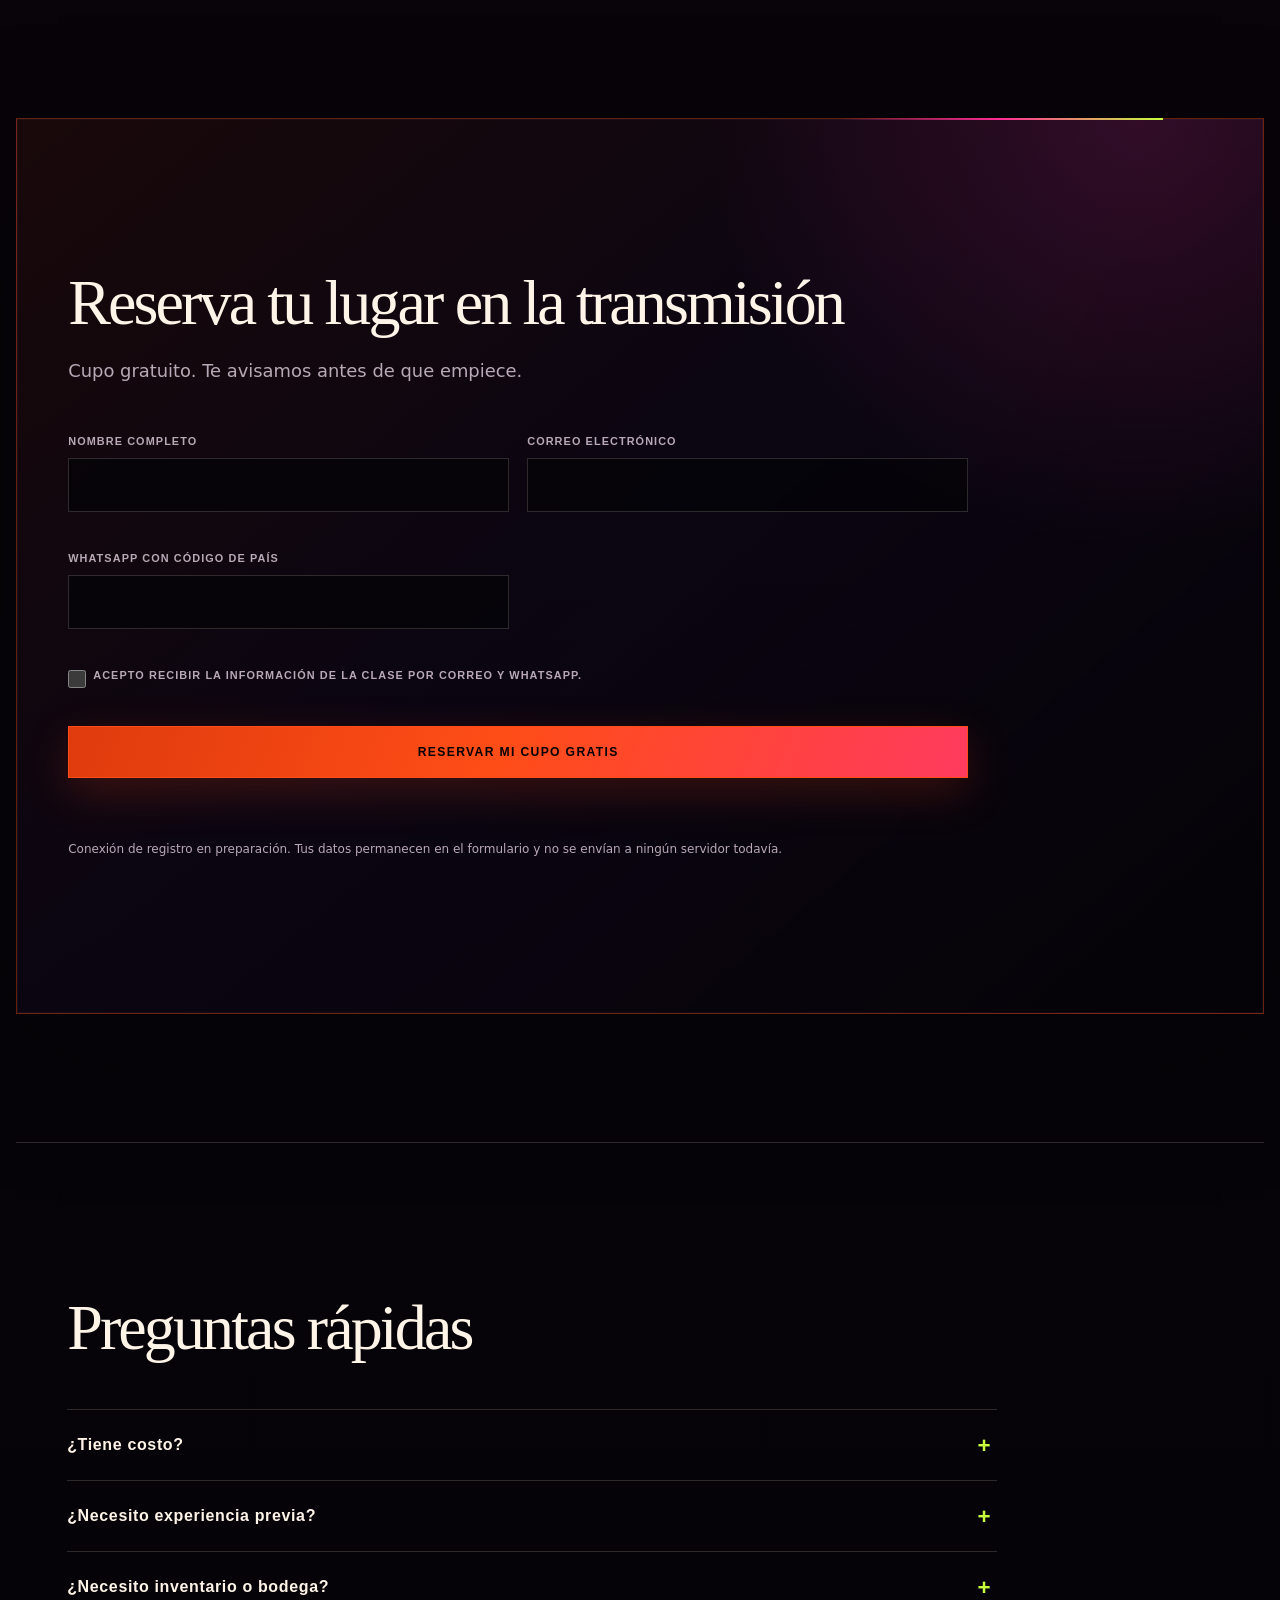
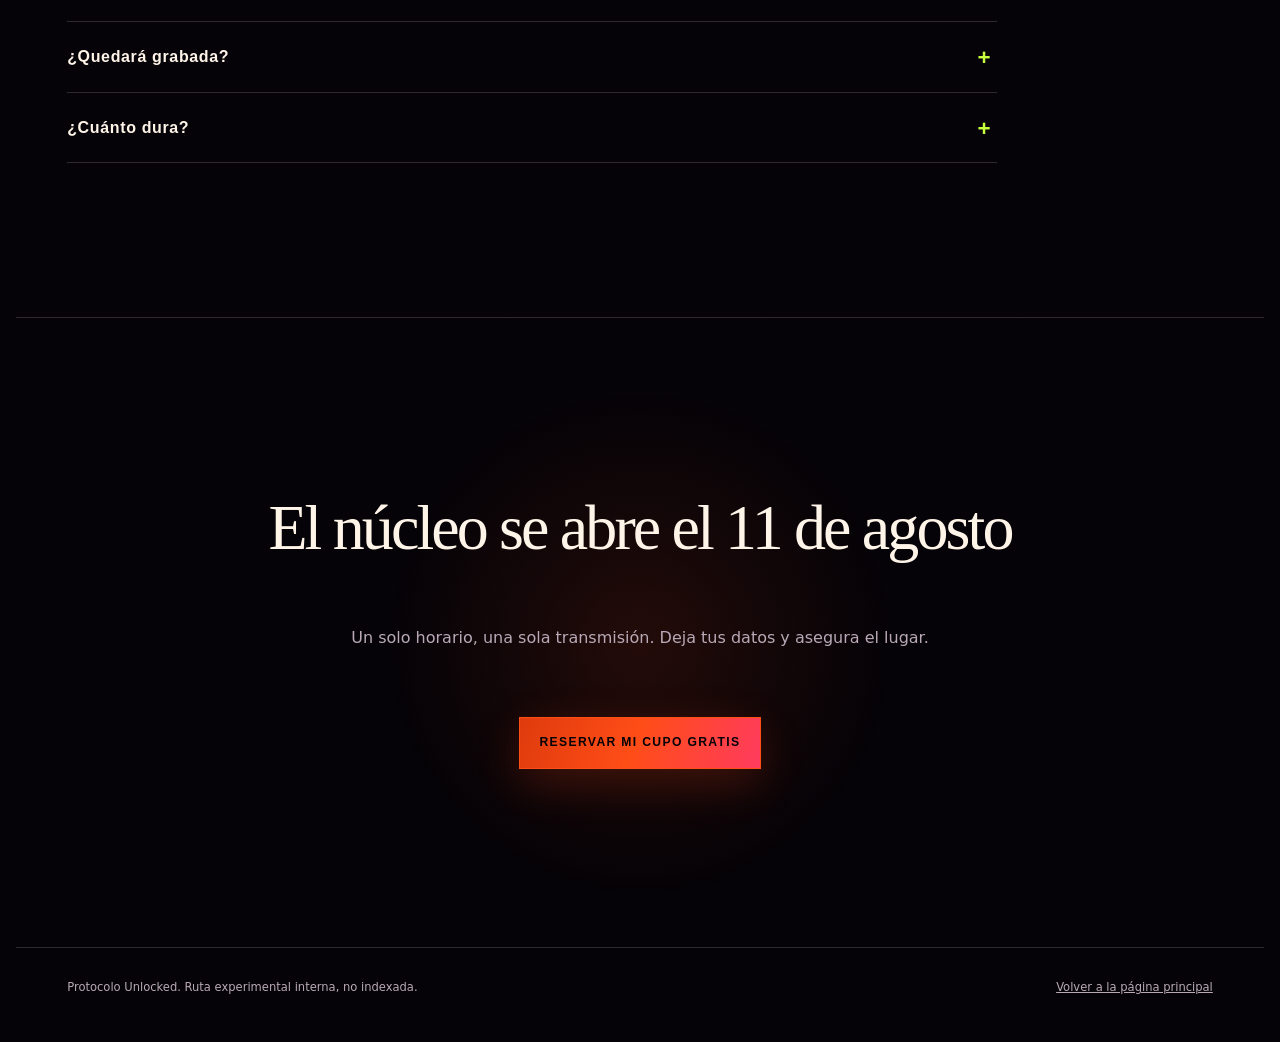
==== commit d8a61c45: "deploy: webinar August 11 required-fields candidate 5c9b0ba" ====
--- a/3d/index.html
+++ b/3d/index.html
@@ -34,8 +34,8 @@
       <p class="eyebrow">Clase en vivo y gratuita</p>
       <h1 id="nucleo-titulo">El sistema completo para vender online sin inventario, montado frente a ti en una sola sesión.</h1>
       <p class="lede">Producto, landing y primer anuncio conectados como un solo protocolo. Sin bodega, sin equipo y sin adivinar el siguiente paso.</p>
-      <p class="slot">Martes 4 de agosto de 2026, 7:00 PM Colombia.
-        <time datetime="2026-08-05T00:00:00Z">Inicio 7:00 PM (COT)</time>
+      <p class="slot">Martes 11 de agosto de 2026, 7:00 PM Colombia.
+        <time datetime="2026-08-12T00:00:00Z">Inicio 7:00 PM (COT)</time>
       </p>
       <div class="clock" id="cuenta-3d" data-countdown>
         <span class="clock__cell"><b data-unit="days">00</b><i>días</i></span>
@@ -100,21 +100,21 @@
     <form class="gate__form" data-registration method="dialog" novalidate>
       <p class="field">
         <label for="f-nombre">Nombre completo</label>
-        <input id="f-nombre" name="fullName" type="text" autocomplete="name" required>
+        <input id="f-nombre" name="fullName" type="text" autocomplete="name" required aria-required="true">
         <span class="field__error" data-error-for="fullName" role="alert"></span>
       </p>
       <p class="field">
         <label for="f-email">Correo electrónico</label>
-        <input id="f-email" name="email" type="email" autocomplete="email" required>
+        <input id="f-email" name="email" type="email" autocomplete="email" required aria-required="true">
         <span class="field__error" data-error-for="email" role="alert"></span>
       </p>
       <p class="field">
         <label for="f-wa">WhatsApp con código de país</label>
-        <input id="f-wa" name="whatsapp" type="tel" inputmode="tel" autocomplete="tel" required>
+        <input id="f-wa" name="whatsapp" type="tel" inputmode="tel" autocomplete="tel" required aria-required="true">
         <span class="field__error" data-error-for="whatsapp" role="alert"></span>
       </p>
       <p class="field field--check">
-        <input id="f-ok" name="consent" type="checkbox" required>
+        <input id="f-ok" name="consent" type="checkbox" required aria-required="true">
         <label for="f-ok">Acepto recibir la información de la clase por correo y WhatsApp.</label>
         <span class="field__error" data-error-for="consent" role="alert"></span>
       </p>
@@ -140,7 +140,7 @@
   </section>
 
   <section id="cierre" class="closing" aria-labelledby="cierre-titulo">
-    <h2 id="cierre-titulo">El núcleo se abre el 4 de agosto</h2>
+    <h2 id="cierre-titulo">El núcleo se abre el 11 de agosto</h2>
     <p>Un solo horario, una sola transmisión. Deja tus datos y asegura el lugar.</p>
     <p class="cta-row"><a class="btn btn--primary" href="#acceso">Reservar mi cupo gratis</a></p>
   </section>
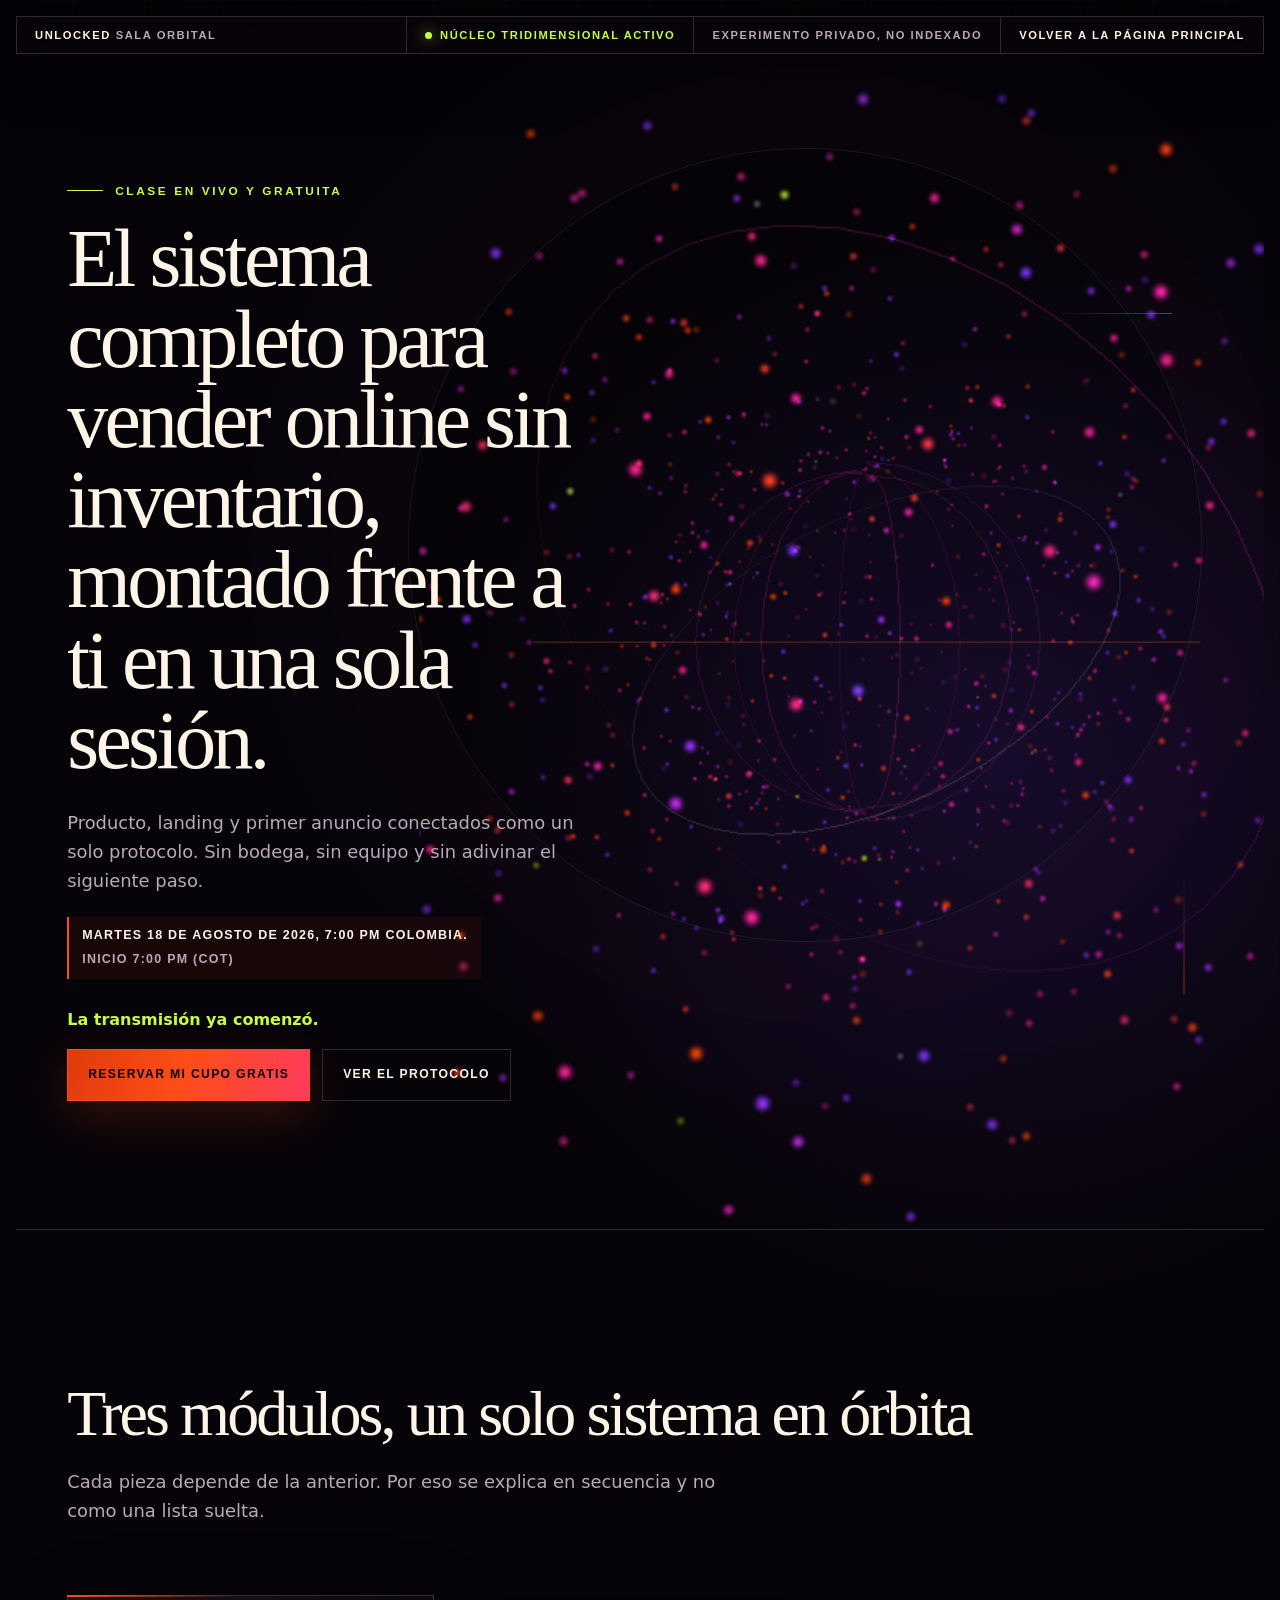
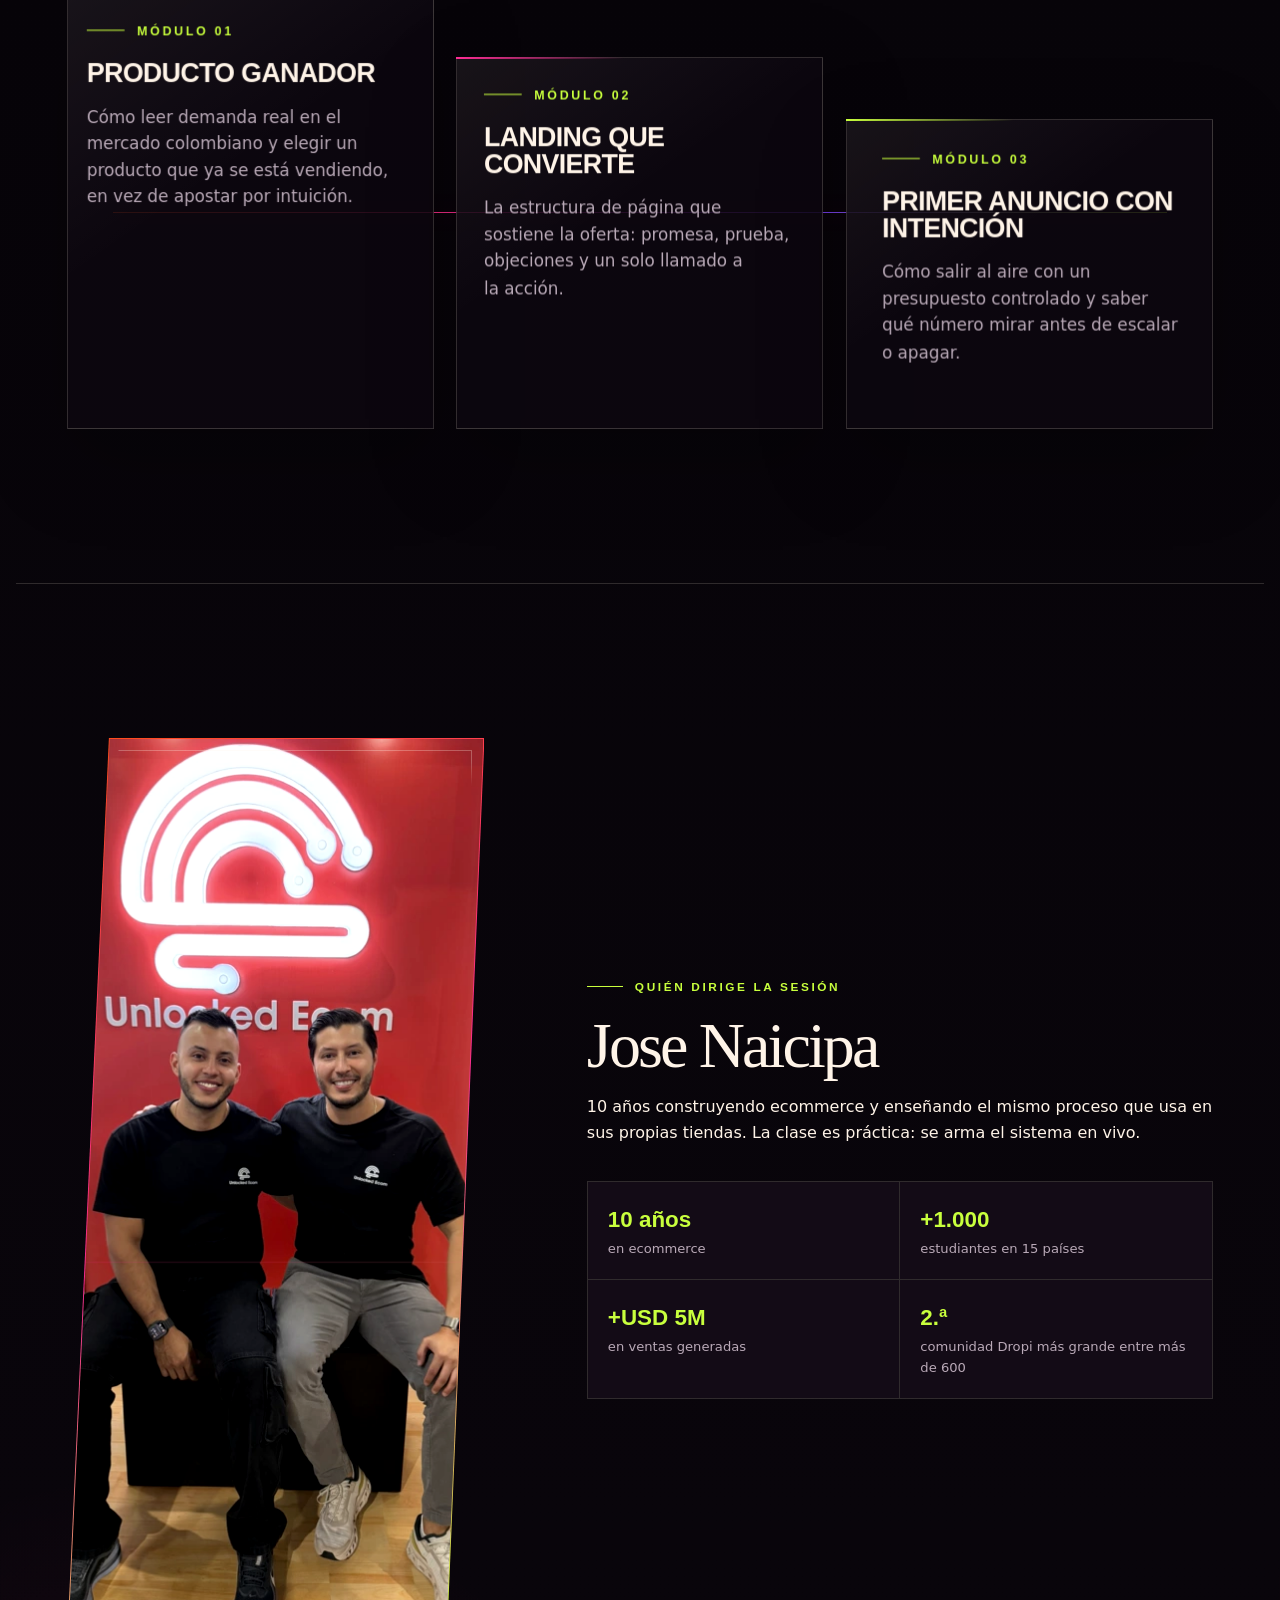
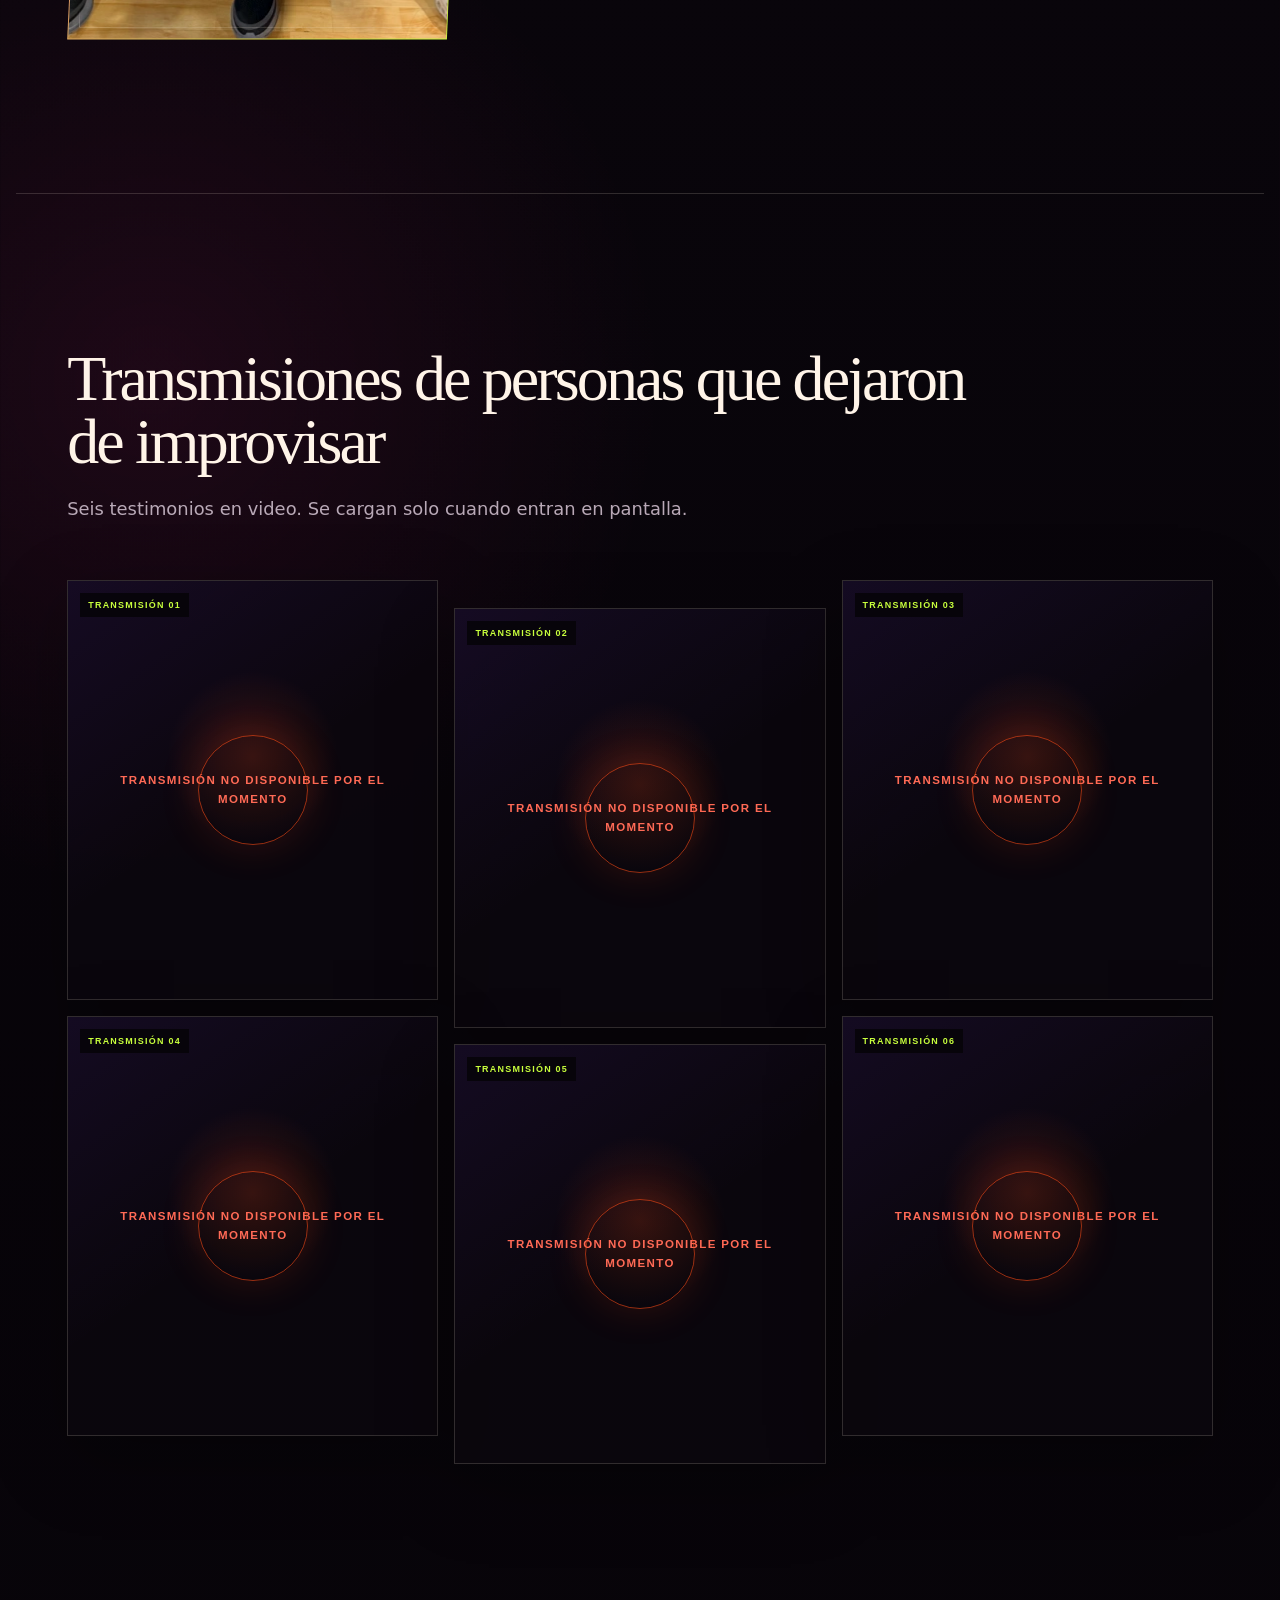
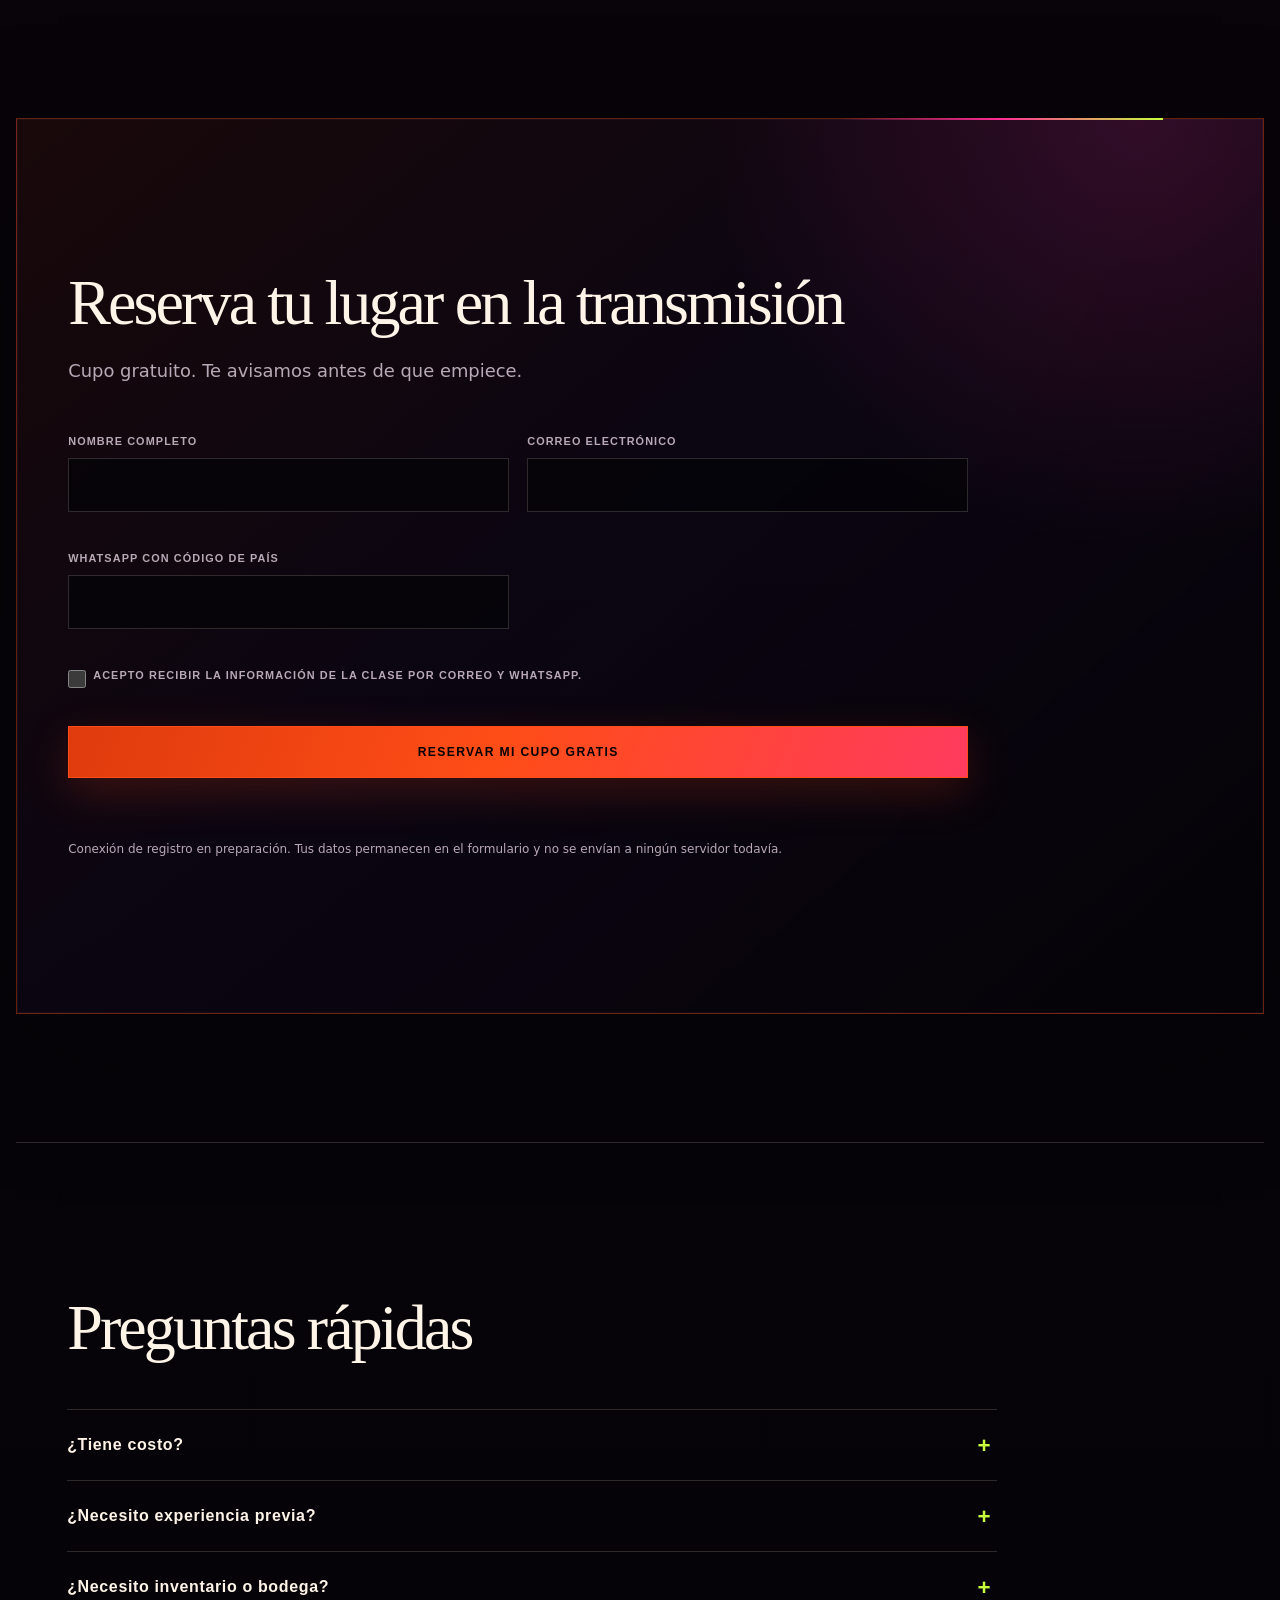
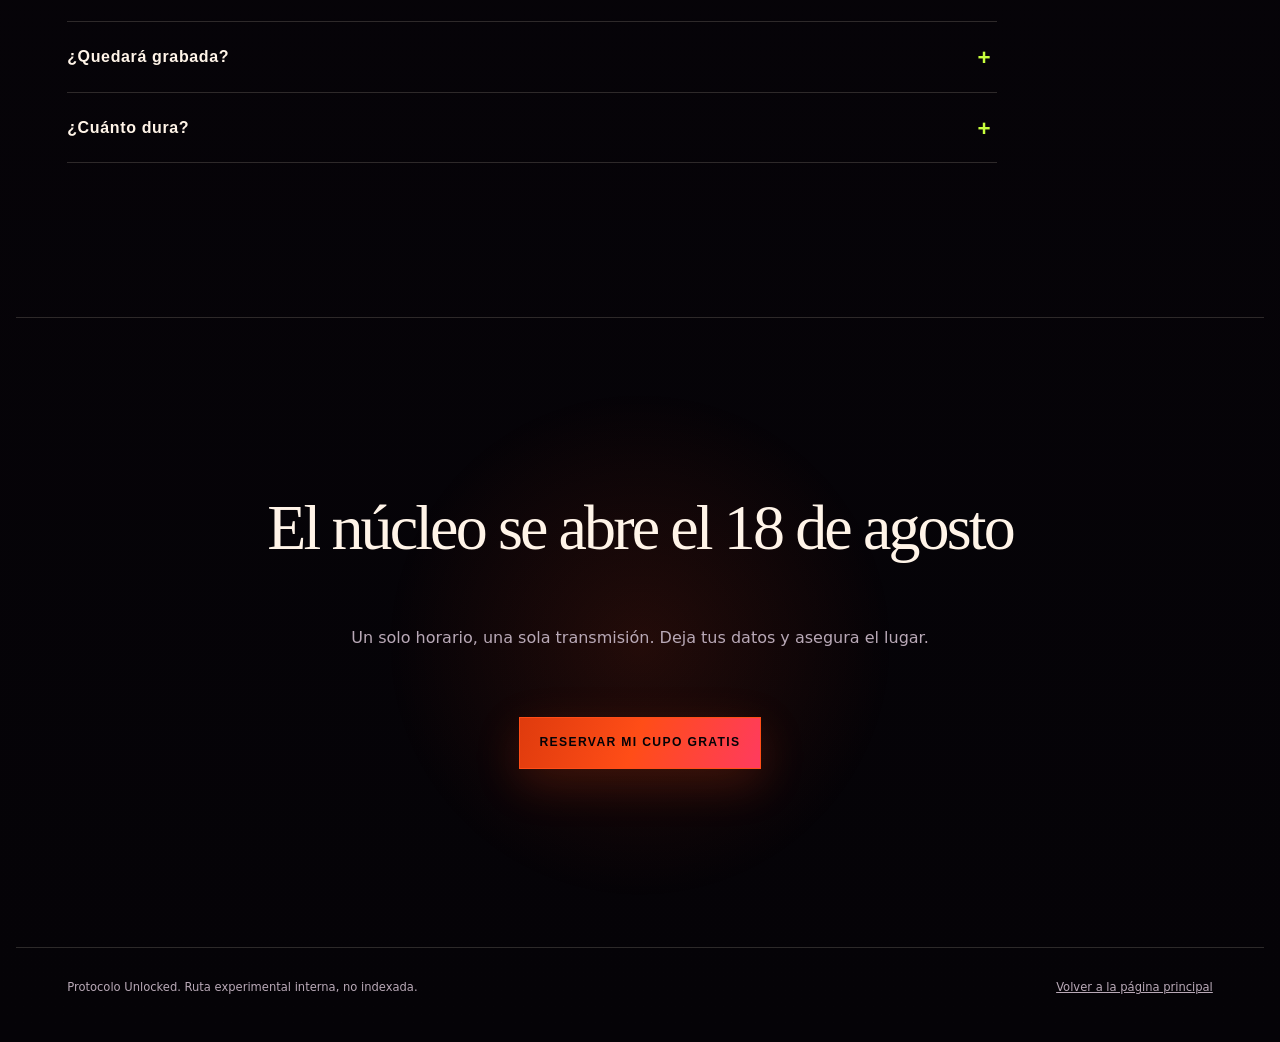
==== commit a77080a5: "chore: move webinar to August 18" ====
--- a/3d/index.html
+++ b/3d/index.html
@@ -34,8 +34,8 @@
       <p class="eyebrow">Clase en vivo y gratuita</p>
       <h1 id="nucleo-titulo">El sistema completo para vender online sin inventario, montado frente a ti en una sola sesión.</h1>
       <p class="lede">Producto, landing y primer anuncio conectados como un solo protocolo. Sin bodega, sin equipo y sin adivinar el siguiente paso.</p>
-      <p class="slot">Martes 11 de agosto de 2026, 7:00 PM Colombia.
-        <time datetime="2026-08-12T00:00:00Z">Inicio 7:00 PM (COT)</time>
+      <p class="slot">Martes 18 de agosto de 2026, 7:00 PM Colombia.
+        <time datetime="2026-08-19T00:00:00Z">Inicio 7:00 PM (COT)</time>
       </p>
       <div class="clock" id="cuenta-3d" data-countdown>
         <span class="clock__cell"><b data-unit="days">00</b><i>días</i></span>
@@ -140,7 +140,7 @@
   </section>
 
   <section id="cierre" class="closing" aria-labelledby="cierre-titulo">
-    <h2 id="cierre-titulo">El núcleo se abre el 11 de agosto</h2>
+    <h2 id="cierre-titulo">El núcleo se abre el 18 de agosto</h2>
     <p>Un solo horario, una sola transmisión. Deja tus datos y asegura el lugar.</p>
     <p class="cta-row"><a class="btn btn--primary" href="#acceso">Reservar mi cupo gratis</a></p>
   </section>
